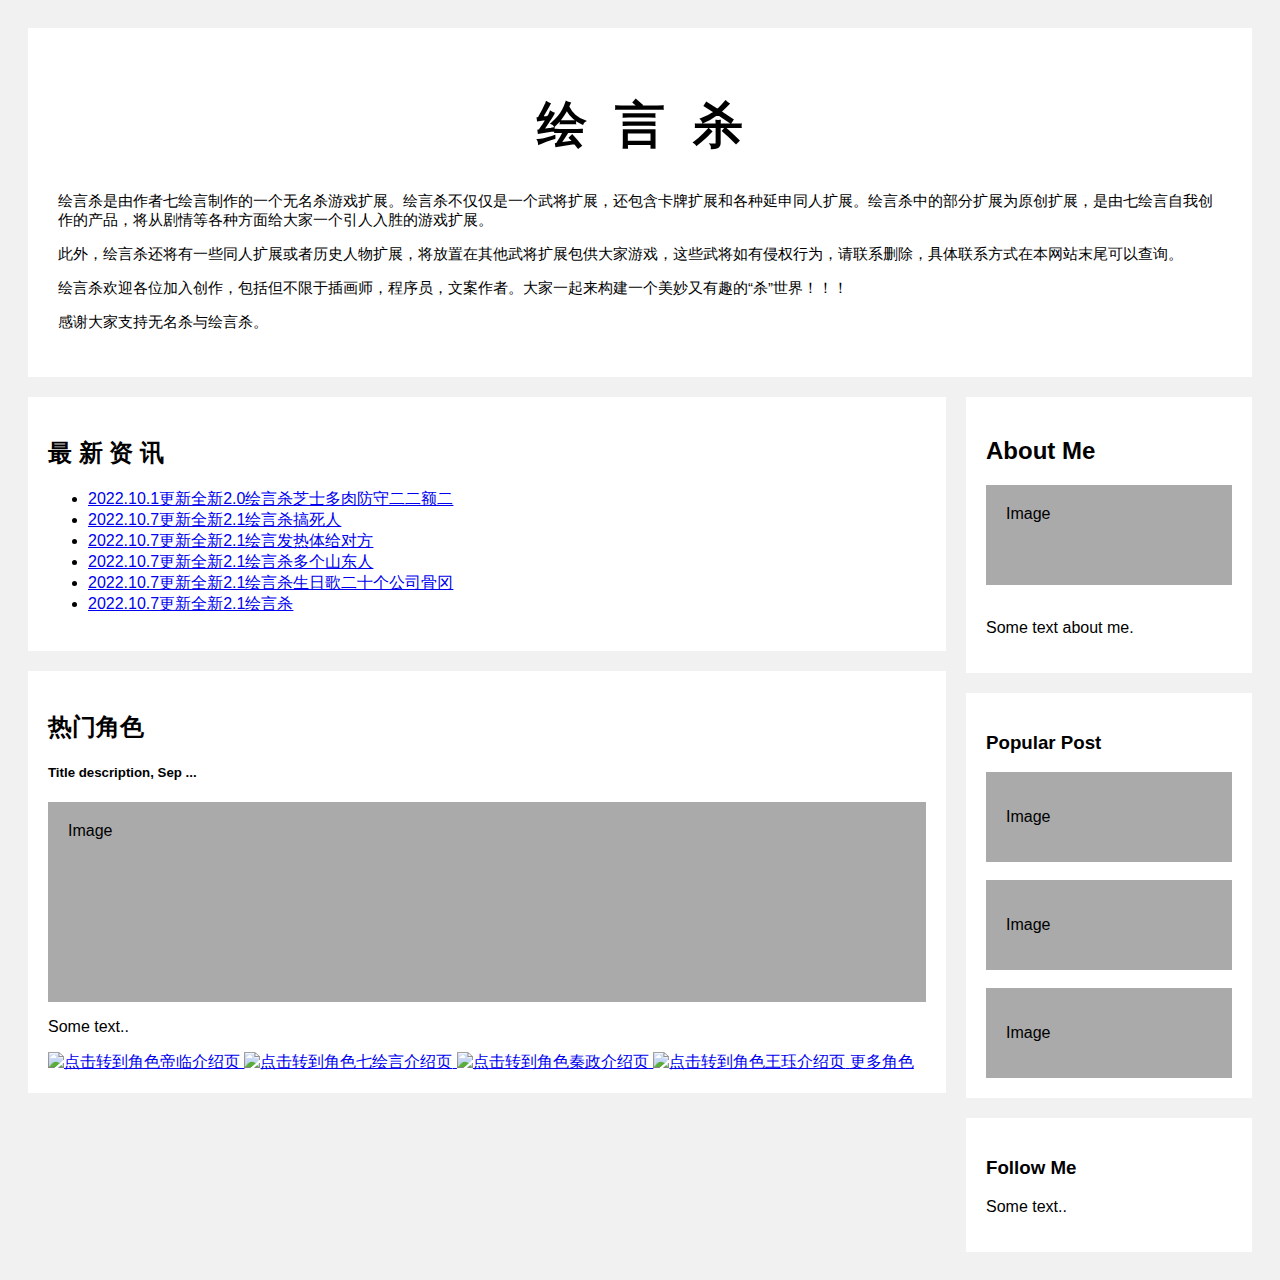
==== index.html @ 728161ff "202305050259" ====
<!DOCTYPE html>
<html lang="en">
<head>
    <meta charset="UTF-8">
    <meta http-equiv="X-UA-Compatible" content="IE=edge">
    <meta name="viewport" content="width=device-width, initial-scale=1.0">
    <title>huiyan</title>
    <link rel="stylesheet" href="../file/home.css">
</head>
<body>
    <!-- 首页介绍 -->
    <div class="header">
        <h1 style="font-size: 50px; text-align: center;">绘&nbsp;&nbsp;言&nbsp;&nbsp;杀</h1>
        <p>绘言杀是由作者七绘言制作的一个无名杀游戏扩展。绘言杀不仅仅是一个武将扩展，还包含卡牌扩展和各种延申同人扩展。绘言杀中的部分扩展为原创扩展，是由七绘言自我创作的产品，将从剧情等各种方面给大家一个引人入胜的游戏扩展。</p>
        <p>此外，绘言杀还将有一些同人扩展或者历史人物扩展，将放置在其他武将扩展包供大家游戏，这些武将如有侵权行为，请联系删除，具体联系方式在本网站末尾可以查询。</p>
        <p>绘言杀欢迎各位加入创作，包括但不限于插画师，程序员，文案作者。大家一起来构建一个美妙又有趣的“杀”世界！！！</p>
        <p>感谢大家支持无名杀与绘言杀。</p>
    </div>

    <div class="row">
        <div class="leftcolumn">
            <div class="card">
                <h2>最&nbsp;新&nbsp;资&nbsp;讯</h2>
                <ul>
                    <li>
                        <a href="#" target="_blank" title="2022.10.1更新全新2.0绘言杀">2022.10.1更新全新2.0绘言杀芝士多肉防守二二额二</a>
                    </li>
                    <li>
                        <a href="#" target="_blank" title="2022.10.7更新全新2.1绘言杀">2022.10.7更新全新2.1绘言杀搞死人</a>
                    </li>
                    <li>
                        <a href="#" target="_blank" title="2022.10.7更新全新2.1绘言杀">2022.10.7更新全新2.1绘言发热体给对方</a>
                    </li>
                    <li>
                        <a href="#" target="_blank" title="2022.10.7更新全新2.1绘言杀">2022.10.7更新全新2.1绘言杀多个山东人</a>
                    </li>
                    <li>
                        <a href="#" target="_blank" title="2022.10.7更新全新2.1绘言杀">2022.10.7更新全新2.1绘言杀生日歌二十个公司骨冈</a>
                    </li>
                    <li>
                        <a href="#" target="_blank" title="2022.10.7更新全新2.1绘言杀">2022.10.7更新全新2.1绘言杀</a>
                    </li>
                </ul>
            </div>
            <div class="card">
                <h2>热门角色</h2>
                <h5>Title description, Sep ...</h5>
                <div class="fakeimg" style="height :200px;">Image</div>
                <p>Some text..</p>
                <a href="../../charactersIDpagehtml/IDpageDiLin.html" target="_blank">
                    <img src="../../charachersIllustration/qhy_dilin.jpg" alt="点击转到角色帝临介绍页" title="点击转到角色帝临介绍页" width="150">
                </a>
                <a href="../../charactersIDpagehtml/IDpageQiHuiYan.html" target="_blank">
                    <img src="../../charachersIllustration/qhy_qihuiyan.jpg" alt="点击转到角色七绘言介绍页" title="点击转到角色七绘言介绍页" width="150">
                </a>
                <a href="../../charactersIDpagehtml/IDpageQinZheng.html" target="_blank">
                    <img src="../../charachersIllustration/qhy_qinzheng.jpg" alt="点击转到角色秦政介绍页" title="点击转到角色秦政介绍页" width="150">
                </a>
                <a href="../../charactersIDpagehtml/IDpageWangJue.html" target="_blank">
                    <img src="../../charachersIllustration/qhy_wangjue.jpg" alt="点击转到角色王珏介绍页" title="点击转到角色王珏介绍页" width="150">
                </a>
                <a href="../../charactersIDpagehtml/otherIDpage.html" title="点击查看更多角色信息" target="_blank">更多角色</a>
            </div>
        </div>
        <div class="rightcolumn">
            <div class="card">
                <h2>About Me</h2>
                <div class="fakeimg" style="height :100px;">Image</div><br/>
                <p>Some text about me.</p>
            </div>
            <div class = "card">
                <h3>Popular Post </h3>
                <div class = "fakeimg"><p>Image </p>
                </div>
                <br/>
                <div class = "fakeimg">
                    <p>Image </p>
                </div>
                <br/>
                <div class = "fakeimg">
                    <p>Image </p>
                </div>
            </div>
            <div class = "card">
                <h3>Follow Me </h3>
                <p>Some text.. </p>
            </div>
        </div>
    </div>
</body>
</html>
---- file/home.css ----
* {
    box-sizing: border-box;
  }
  
  /* Add a gray background color with some padding */
  body {
    font-family: Arial;
    padding: 20px;
    background: #f1f1f1;
  }
  
  /* Header/Blog Title */
  .header {
    padding: 30px;
    font-size: 15px;
    text-align: left;
    background: white;
  }
  
  /* Create two unequal columns that floats next to each other */
  /* Left column */
  .leftcolumn {   
    float: left;
    width: 75%;
  }
  
  /* Right column */
  .rightcolumn {
    float: left;
    width: 25%;
    background-color: #f1f1f1;
    padding-left: 20px;
  }
  
  /* Fake image */
  .fakeimg {
    background-color: #aaa;
    width: 100%;
    padding: 20px;
  }
  
  /* Add a card effect for articles */
  .card {
     background-color: white;
     padding: 20px;
     margin-top: 20px;
  }
  
  /* Clear floats after the columns */
  .row:after {
     content:"";
     display :table; 
     clear:both; 
  }
  
  /* Footer */
  .footer {
     padding :20px; 
     text-align :center; 
     background :#ddd; 
     margin-top :20px; 
  }
  
  /* Responsive layout - when the screen is less than ...*/
  @media screen and (max-width :800px) { 
   .leftcolumn, .rightcolumn {   
      width :100%; 
      padding :0; 
   }
  }
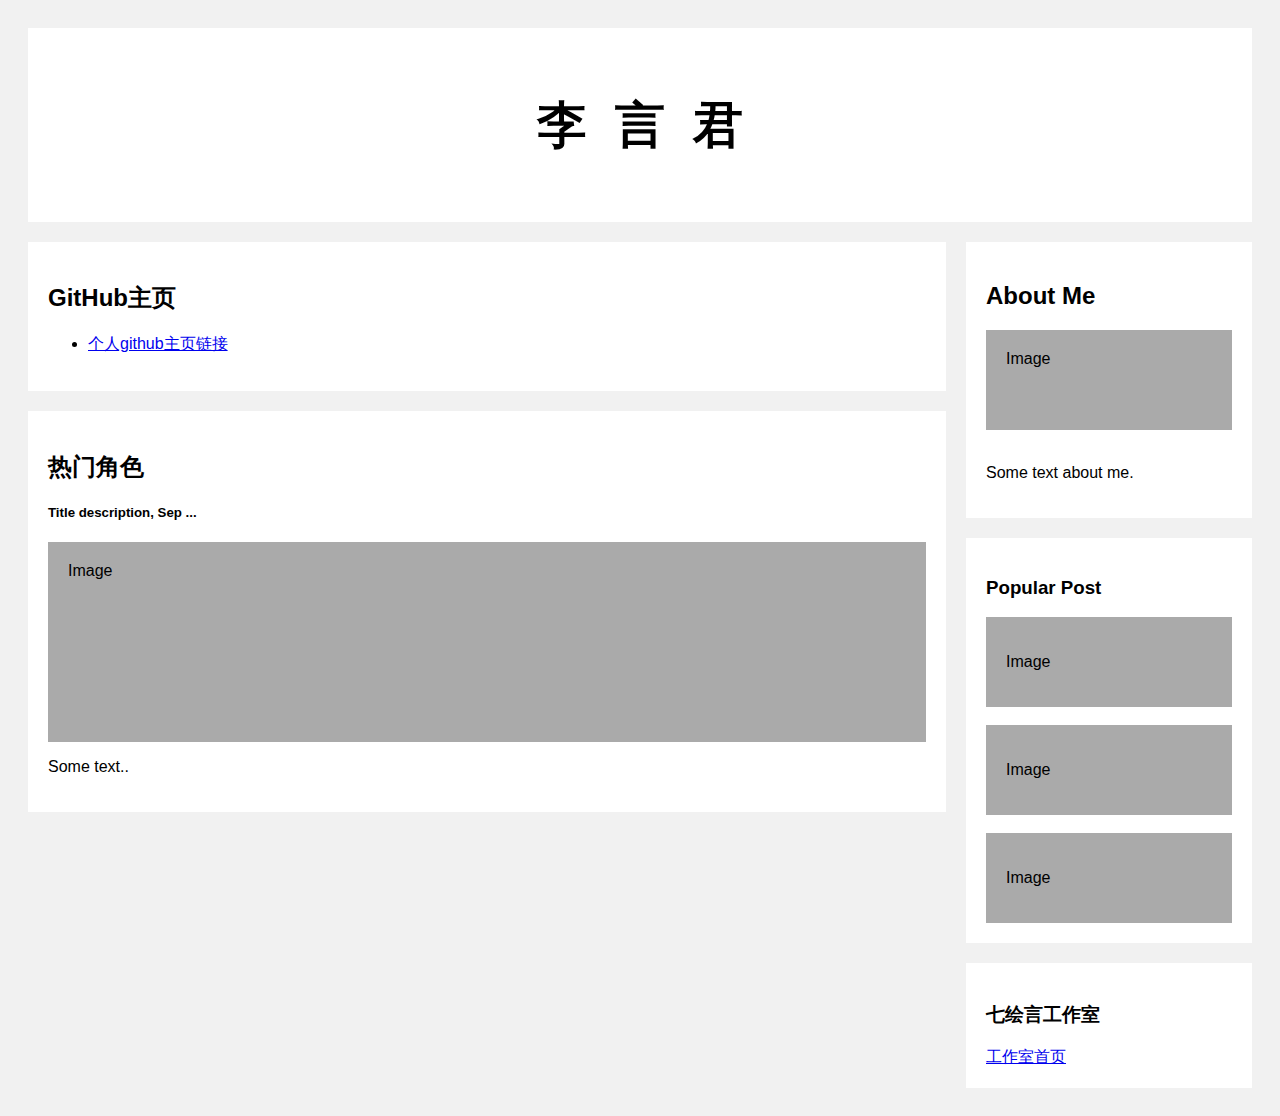
==== commit e2a25d68: "202305051309" ====
--- a/index.html
+++ b/index.html
@@ -1,44 +1,89 @@
 <!DOCTYPE html>
 <html lang="en">
+
 <head>
     <meta charset="UTF-8">
     <meta http-equiv="X-UA-Compatible" content="IE=edge">
     <meta name="viewport" content="width=device-width, initial-scale=1.0">
-    <title>huiyan</title>
-    <link rel="stylesheet" href="../file/home.css">
+    <title>李言君的个人页面</title>
+    <style>
+        * {
+            box-sizing: border-box;
+        }
+        body {
+            font-family: Arial;
+            padding: 20px;
+            background: #f1f1f1;
+        }
+
+        .header {
+            padding: 30px;
+            font-size: 15px;
+            text-align: left;
+            background: white;
+        }
+
+        .leftcolumn {
+            float: left;
+            width: 75%;
+        }
+
+        .rightcolumn {
+            float: left;
+            width: 25%;
+            background-color: #f1f1f1;
+            padding-left: 20px;
+        }
+
+        .fakeimg {
+            background-color: #aaa;
+            width: 100%;
+            padding: 20px;
+        }
+
+        .card {
+            background-color: white;
+            padding: 20px;
+            margin-top: 20px;
+        }
+
+        .row:after {
+            content: "";
+            display: table;
+            clear: both;
+        }
+
+        .footer {
+            padding: 20px;
+            text-align: center;
+            background: #ddd;
+            margin-top: 20px;
+        }
+
+        @media screen and (max-width :800px) {
+
+            .leftcolumn,
+            .rightcolumn {
+                width: 100%;
+                padding: 0;
+            }
+        }
+    </style>
 </head>
+
 <body>
-    <!-- 首页介绍 -->
+
     <div class="header">
-        <h1 style="font-size: 50px; text-align: center;">绘&nbsp;&nbsp;言&nbsp;&nbsp;杀</h1>
-        <p>绘言杀是由作者七绘言制作的一个无名杀游戏扩展。绘言杀不仅仅是一个武将扩展，还包含卡牌扩展和各种延申同人扩展。绘言杀中的部分扩展为原创扩展，是由七绘言自我创作的产品，将从剧情等各种方面给大家一个引人入胜的游戏扩展。</p>
-        <p>此外，绘言杀还将有一些同人扩展或者历史人物扩展，将放置在其他武将扩展包供大家游戏，这些武将如有侵权行为，请联系删除，具体联系方式在本网站末尾可以查询。</p>
-        <p>绘言杀欢迎各位加入创作，包括但不限于插画师，程序员，文案作者。大家一起来构建一个美妙又有趣的“杀”世界！！！</p>
-        <p>感谢大家支持无名杀与绘言杀。</p>
+        <h1 style="font-size: 50px; text-align: center;">李&nbsp;&nbsp;言&nbsp;&nbsp;君</h1>
     </div>
 
     <div class="row">
         <div class="leftcolumn">
             <div class="card">
-                <h2>最&nbsp;新&nbsp;资&nbsp;讯</h2>
+                <h2>GitHub主页</h2>
                 <ul>
                     <li>
-                        <a href="#" target="_blank" title="2022.10.1更新全新2.0绘言杀">2022.10.1更新全新2.0绘言杀芝士多肉防守二二额二</a>
-                    </li>
-                    <li>
-                        <a href="#" target="_blank" title="2022.10.7更新全新2.1绘言杀">2022.10.7更新全新2.1绘言杀搞死人</a>
-                    </li>
-                    <li>
-                        <a href="#" target="_blank" title="2022.10.7更新全新2.1绘言杀">2022.10.7更新全新2.1绘言发热体给对方</a>
-                    </li>
-                    <li>
-                        <a href="#" target="_blank" title="2022.10.7更新全新2.1绘言杀">2022.10.7更新全新2.1绘言杀多个山东人</a>
-                    </li>
-                    <li>
-                        <a href="#" target="_blank" title="2022.10.7更新全新2.1绘言杀">2022.10.7更新全新2.1绘言杀生日歌二十个公司骨冈</a>
-                    </li>
-                    <li>
-                        <a href="#" target="_blank" title="2022.10.7更新全新2.1绘言杀">2022.10.7更新全新2.1绘言杀</a>
+                        <a href="#" target="_blank" title="2022.10.1更新全新2.0绘言杀">个人github主页链接</a>
                     </li>
                 </ul>
             </div>
@@ -47,45 +92,34 @@
                 <h5>Title description, Sep ...</h5>
                 <div class="fakeimg" style="height :200px;">Image</div>
                 <p>Some text..</p>
-                <a href="../../charactersIDpagehtml/IDpageDiLin.html" target="_blank">
-                    <img src="../../charachersIllustration/qhy_dilin.jpg" alt="点击转到角色帝临介绍页" title="点击转到角色帝临介绍页" width="150">
-                </a>
-                <a href="../../charactersIDpagehtml/IDpageQiHuiYan.html" target="_blank">
-                    <img src="../../charachersIllustration/qhy_qihuiyan.jpg" alt="点击转到角色七绘言介绍页" title="点击转到角色七绘言介绍页" width="150">
-                </a>
-                <a href="../../charactersIDpagehtml/IDpageQinZheng.html" target="_blank">
-                    <img src="../../charachersIllustration/qhy_qinzheng.jpg" alt="点击转到角色秦政介绍页" title="点击转到角色秦政介绍页" width="150">
-                </a>
-                <a href="../../charactersIDpagehtml/IDpageWangJue.html" target="_blank">
-                    <img src="../../charachersIllustration/qhy_wangjue.jpg" alt="点击转到角色王珏介绍页" title="点击转到角色王珏介绍页" width="150">
-                </a>
-                <a href="../../charactersIDpagehtml/otherIDpage.html" title="点击查看更多角色信息" target="_blank">更多角色</a>
             </div>
         </div>
         <div class="rightcolumn">
             <div class="card">
                 <h2>About Me</h2>
-                <div class="fakeimg" style="height :100px;">Image</div><br/>
+                <div class="fakeimg" style="height :100px;">Image</div><br />
                 <p>Some text about me.</p>
             </div>
-            <div class = "card">
+            <div class="card">
                 <h3>Popular Post </h3>
-                <div class = "fakeimg"><p>Image </p>
-                </div>
-                <br/>
-                <div class = "fakeimg">
+                <div class="fakeimg">
                     <p>Image </p>
                 </div>
-                <br/>
-                <div class = "fakeimg">
+                <br />
+                <div class="fakeimg">
+                    <p>Image </p>
+                </div>
+                <br />
+                <div class="fakeimg">
                     <p>Image </p>
                 </div>
             </div>
-            <div class = "card">
-                <h3>Follow Me </h3>
-                <p>Some text.. </p>
+            <div class="card">
+                <h3>七绘言工作室 </h3>
+                <a href="page/index.html">工作室首页</a>
             </div>
         </div>
     </div>
 </body>
+
 </html>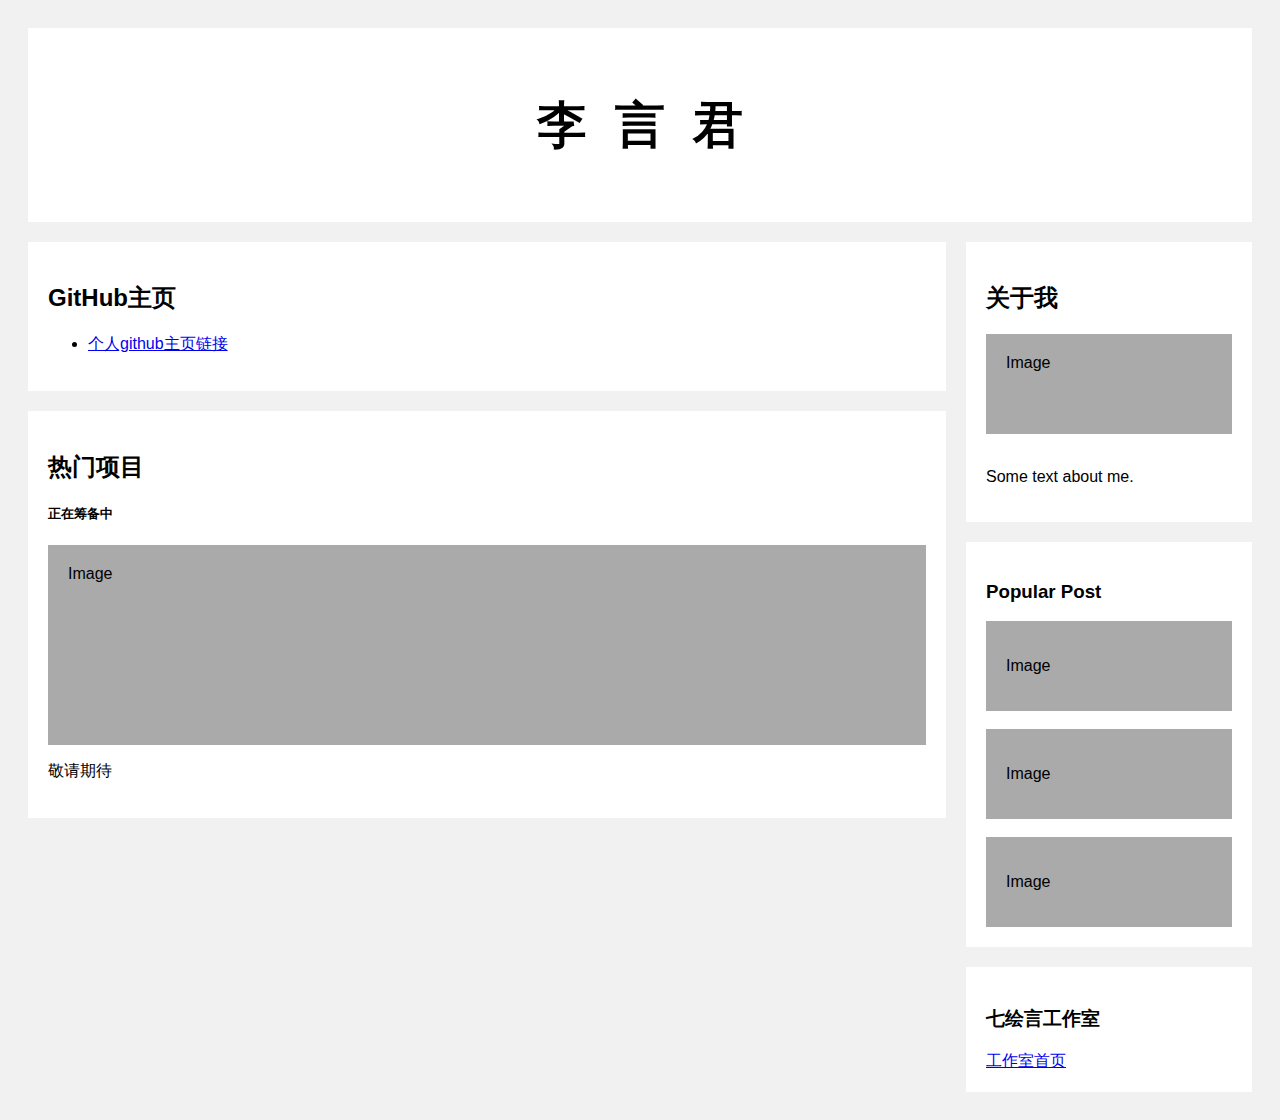
==== commit fb5a5ca9: "202305052346" ====
--- a/index.html
+++ b/index.html
@@ -88,15 +88,15 @@
                 </ul>
             </div>
             <div class="card">
-                <h2>热门角色</h2>
-                <h5>Title description, Sep ...</h5>
+                <h2>热门项目</h2>
+                <h5>正在筹备中</h5>
                 <div class="fakeimg" style="height :200px;">Image</div>
-                <p>Some text..</p>
+                <p>敬请期待</p>
             </div>
         </div>
         <div class="rightcolumn">
             <div class="card">
-                <h2>About Me</h2>
+                <h2>关于我</h2>
                 <div class="fakeimg" style="height :100px;">Image</div><br />
                 <p>Some text about me.</p>
             </div>
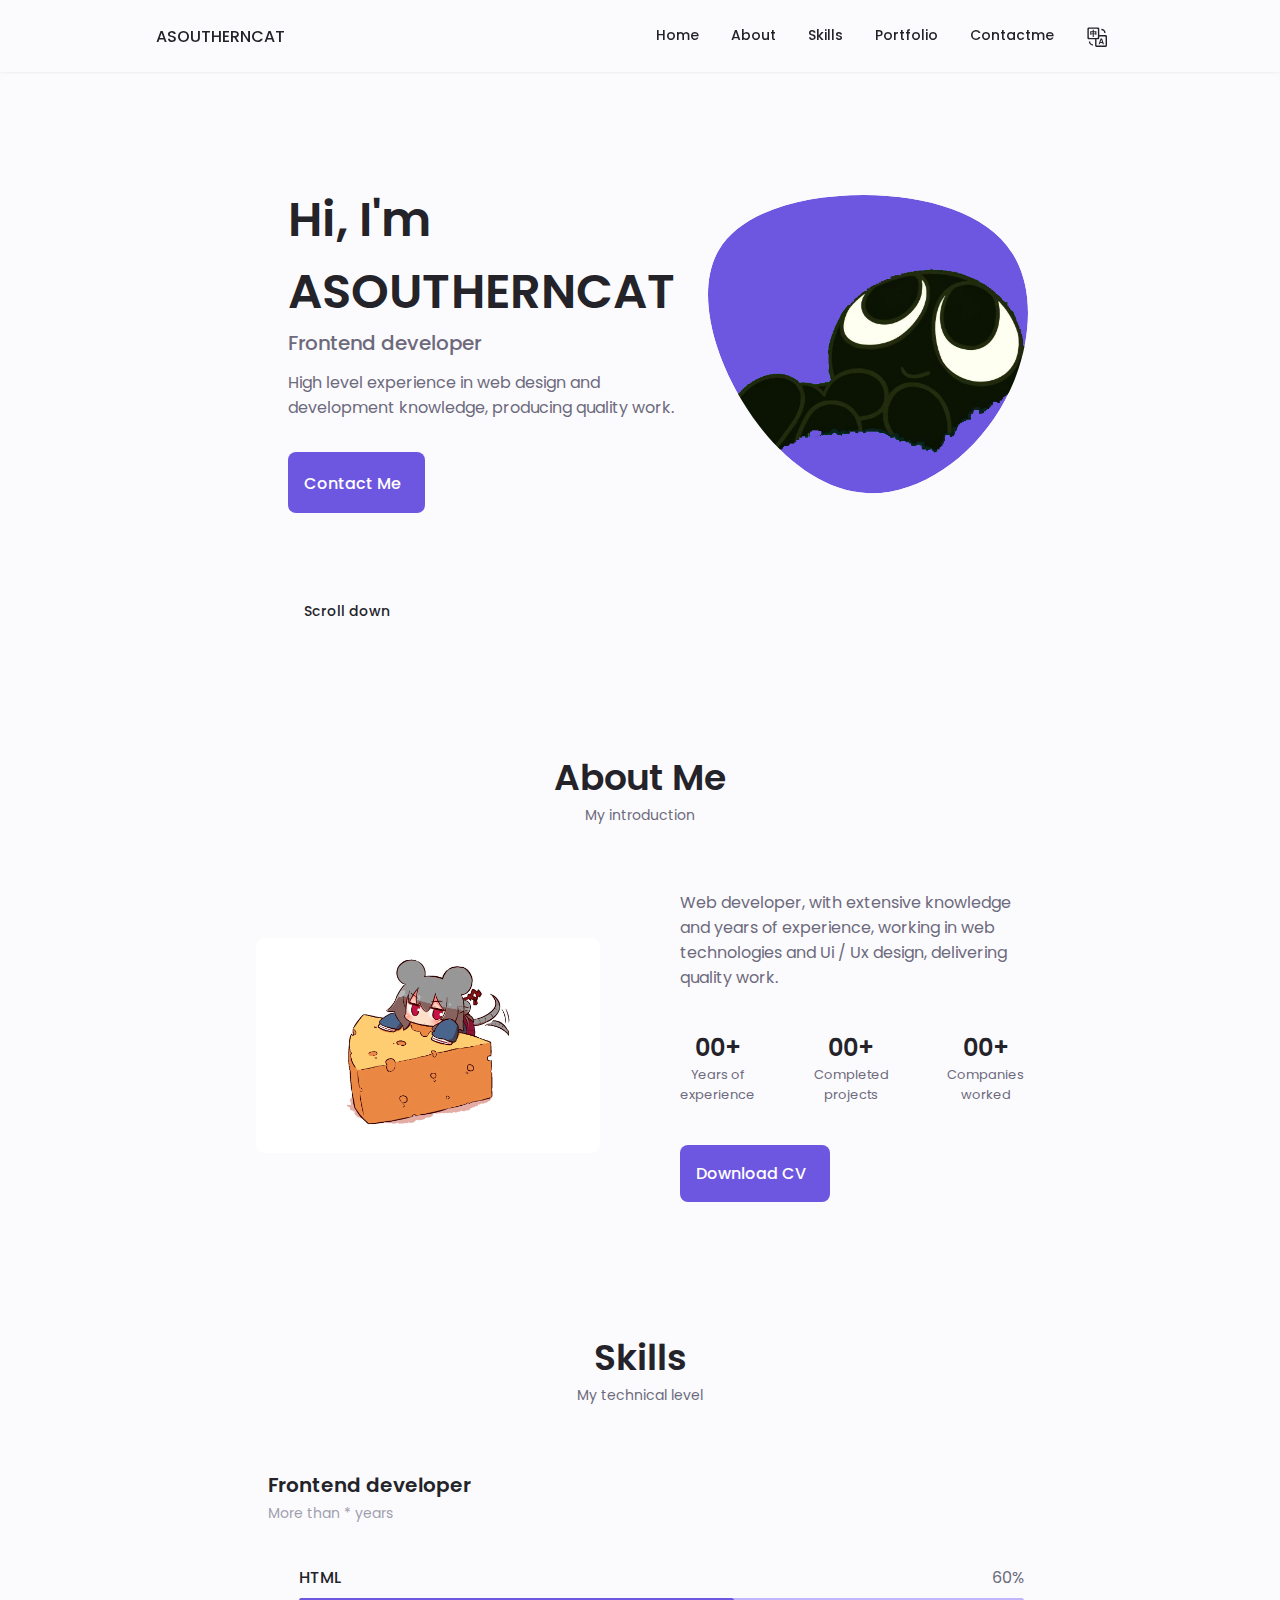
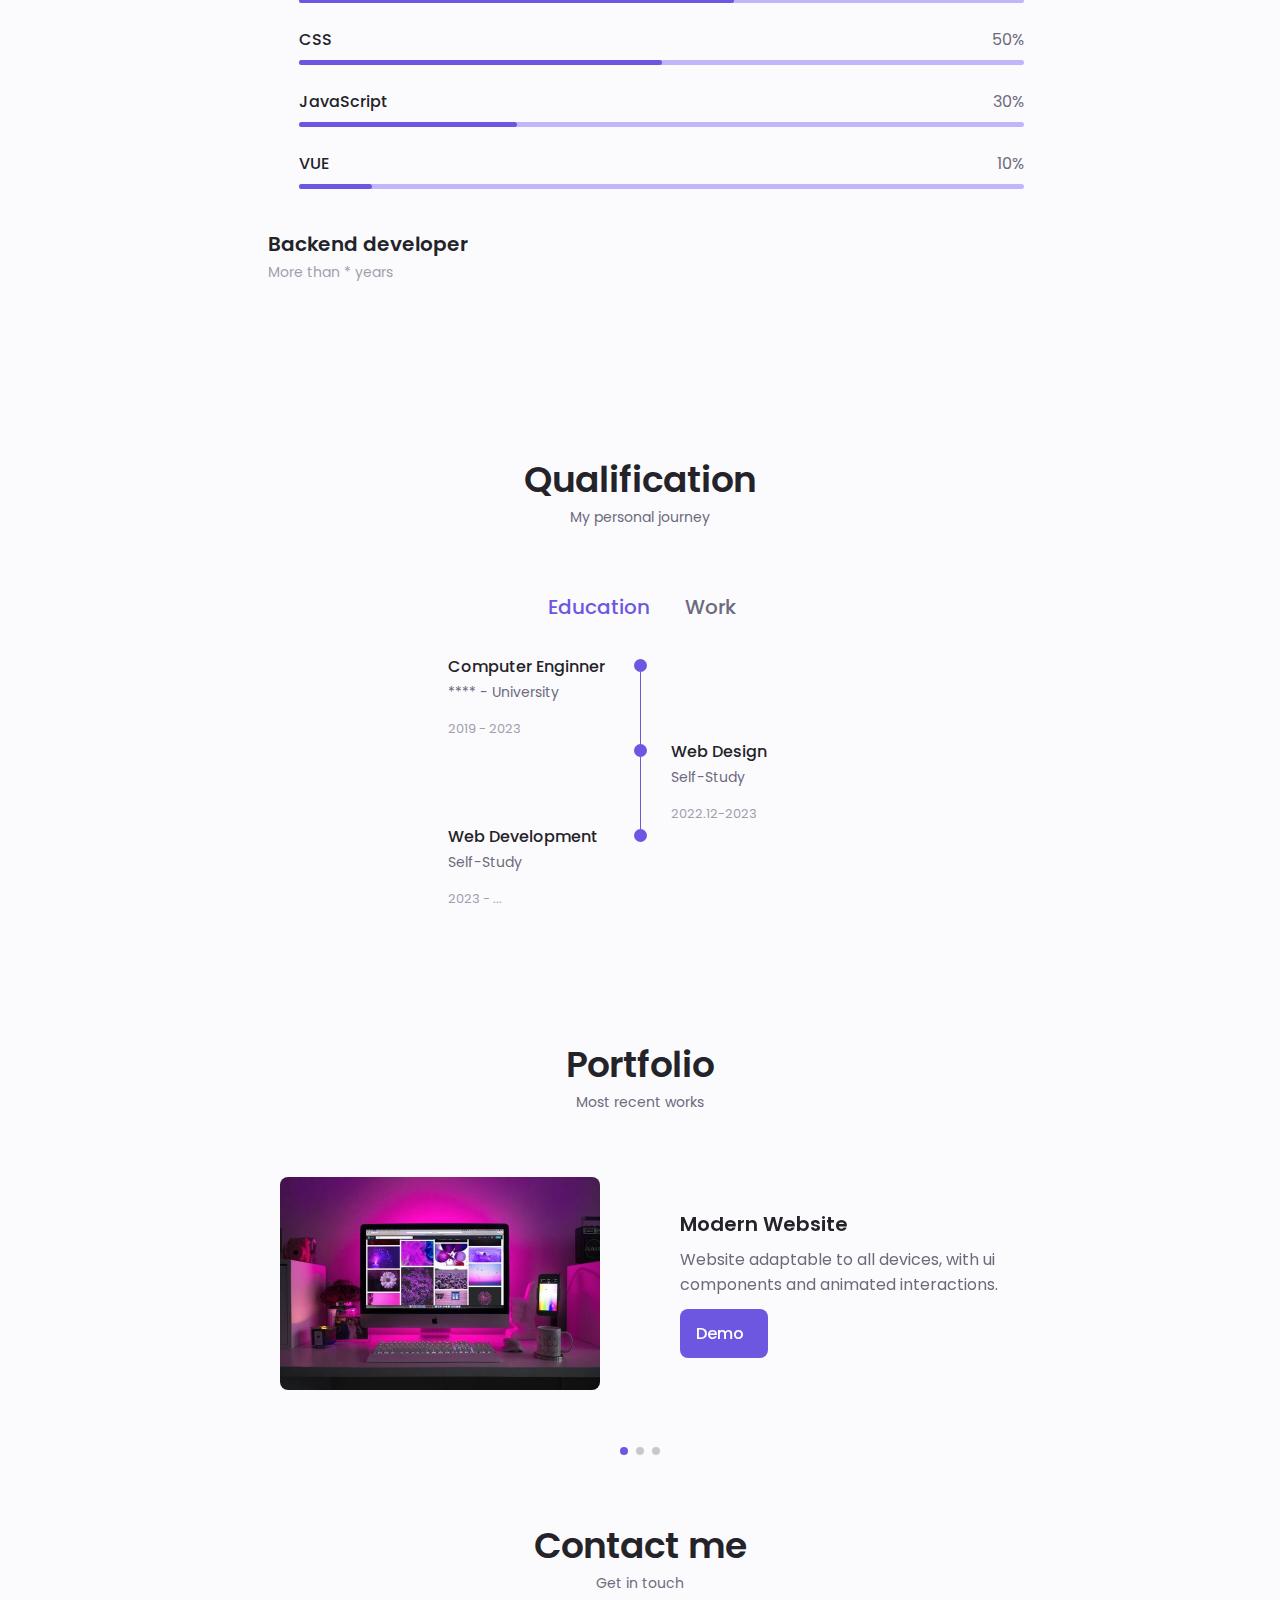
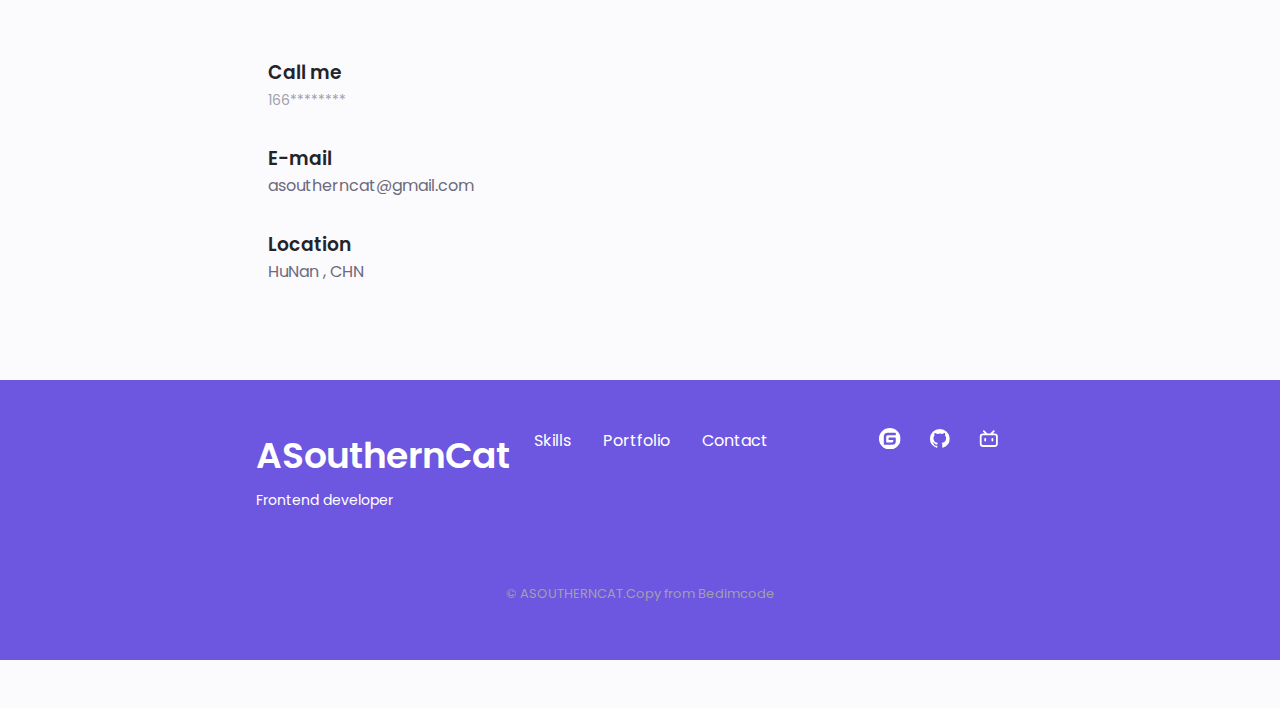
==== commit 529df1f6: "20230506" ====
--- a/index.html
+++ b/index.html
@@ -1,125 +1,731 @@
-<!DOCTYPE html>
-<html lang="en">
-
-<head>
-    <meta charset="UTF-8">
-    <meta http-equiv="X-UA-Compatible" content="IE=edge">
-    <meta name="viewport" content="width=device-width, initial-scale=1.0">
-    <title>李言君的个人页面</title>
-    <style>
-        * {
-            box-sizing: border-box;
-        }
-        body {
-            font-family: Arial;
-            padding: 20px;
-            background: #f1f1f1;
-        }
-
-        .header {
-            padding: 30px;
-            font-size: 15px;
-            text-align: left;
-            background: white;
-        }
-
-        .leftcolumn {
-            float: left;
-            width: 75%;
-        }
-
-        .rightcolumn {
-            float: left;
-            width: 25%;
-            background-color: #f1f1f1;
-            padding-left: 20px;
-        }
-
-        .fakeimg {
-            background-color: #aaa;
-            width: 100%;
-            padding: 20px;
-        }
-
-        .card {
-            background-color: white;
-            padding: 20px;
-            margin-top: 20px;
-        }
-
-        .row:after {
-            content: "";
-            display: table;
-            clear: both;
-        }
-
-        .footer {
-            padding: 20px;
-            text-align: center;
-            background: #ddd;
-            margin-top: 20px;
-        }
-
-        @media screen and (max-width :800px) {
-
-            .leftcolumn,
-            .rightcolumn {
-                width: 100%;
-                padding: 0;
-            }
-        }
-    </style>
-</head>
-
-<body>
-
-    <div class="header">
-        <h1 style="font-size: 50px; text-align: center;">李&nbsp;&nbsp;言&nbsp;&nbsp;君</h1>
-    </div>
-
-    <div class="row">
-        <div class="leftcolumn">
-            <div class="card">
-                <h2>GitHub主页</h2>
-                <ul>
-                    <li>
-                        <a href="#" target="_blank" title="2022.10.1更新全新2.0绘言杀">个人github主页链接</a>
-                    </li>
-                </ul>
-            </div>
-            <div class="card">
-                <h2>热门项目</h2>
-                <h5>正在筹备中</h5>
-                <div class="fakeimg" style="height :200px;">Image</div>
-                <p>敬请期待</p>
-            </div>
-        </div>
-        <div class="rightcolumn">
-            <div class="card">
-                <h2>关于我</h2>
-                <div class="fakeimg" style="height :100px;">Image</div><br />
-                <p>Some text about me.</p>
-            </div>
-            <div class="card">
-                <h3>Popular Post </h3>
-                <div class="fakeimg">
-                    <p>Image </p>
-                </div>
-                <br />
-                <div class="fakeimg">
-                    <p>Image </p>
-                </div>
-                <br />
-                <div class="fakeimg">
-                    <p>Image </p>
-                </div>
-            </div>
-            <div class="card">
-                <h3>七绘言工作室 </h3>
-                <a href="page/index.html">工作室首页</a>
-            </div>
-        </div>
-    </div>
-</body>
-
-</html>+<!DOCTYPE html>
+<html lang="en">
+  <head>
+    <meta charset="UTF-8" />
+    <meta name="viewport" content="width=device-width, initial-scale=1.0" />
+    <link rel="shortcut icon" type="image/x-icon" href="favicon.ico" />
+    <!--==================== UNICONS 图标====================-->
+    <link
+      rel="stylesheet"
+      href="https://unicons.iconscout.com/release/v3.0.6/css/line.css"
+    />
+    <!--==================== SWIPER CSS ====================-->
+    <link rel="stylesheet" href="assets/css/swiper-bundle.min.css" />
+
+    <!--==================== CSS ====================-->
+    <link rel="stylesheet" href="assets/css/styles.css" />
+    <!-- iconfont font class 方式引用图标 -->
+    <!-- <link
+      rel="stylesheet"
+      href="https://at.alicdn.com/t/c/font_3900458_82z46p85im.css"
+    /> -->
+
+    <title>Responsive Portfolio Website</title>
+  </head>
+  <body>
+    <!--==================== HEADER ====================-->
+    <header class="header scroll-header" id="header">
+      <nav class="nav container">
+        <a href="#" class="nav__logo">ASOUTHERNCAT</a>
+
+        <div class="nav__menu" id="nav-menu">
+          <ul class="nav__list grid">
+            <li class="nav__item">
+              <a href="#home" class="nav__link">
+                <i class="uil uil-estate nav__icon"></i>
+                <p i18n="home">Home</p>
+              </a>
+            </li>
+            <li class="nav__item">
+              <a href="#about" class="nav__link">
+                <i class="uil uil-user nav__icon"></i>
+                <p i18n="about">About</p>
+              </a>
+            </li>
+            <li class="nav__item">
+              <a href="#skills" class="nav__link">
+                <i class="uil uil-file-alt nav__icon"></i>
+                <p i18n="skills">Skills</p>
+              </a>
+            </li>
+            <li class="nav__item">
+              <a href="#portfolio" class="nav__link">
+                <i class="uil uil-scenery nav__icon"></i>
+                <p i18n="portfolio">Portfolio</p>
+              </a>
+            </li>
+            <li class="nav__item">
+              <a href="#contact" class="nav__link">
+                <i class="uil uil-message nav__icon"></i>
+                <p i18n="contact">Contactme</p>
+              </a>
+            </li>
+            <li class="nav__item">
+              <div class="nav__link" id="translate" value="en">
+                <svg class="icon nav__icon-svg" aria-hidden="true">
+                  <use xlink:href="#icon-fanyi"></use>
+                </svg>
+                <a class="=nav__link" id="nav__translate">Translate</a>
+              </div>
+            </li>
+          </ul>
+          <i class="uil uil-times nav__close" id="nav-close"></i>
+        </div>
+
+        <div class="nav__btns">
+          <i class="uil uil-moon change-theme" id="theme-button"></i>
+          <div class="nav__toggle" id="nav-toggle">
+            <i class="uil uil-apps"></i>
+          </div>
+        </div>
+      </nav>
+    </header>
+
+    <!--==================== MAIN ====================-->
+    <main class="main">
+      <!--==================== HOME ====================-->
+      <section class="home section" id="home">
+        <div class="home__container container grid">
+          <div class="home__content grid">
+            <div class="home__social">
+              <a
+                href="https://gitee.com/asoutherncat/"
+                target="_blank"
+                class="home__social-icon"
+              >
+                <!-- <i class="uil uil-linkedin-alt"></i> -->
+                <svg
+                  t="1674798484640"
+                  viewBox="0 0 1024 1024"
+                  version="1.1"
+                  xmlns="http://www.w3.org/2000/svg"
+                  p-id="2757"
+                >
+                  <path
+                    d="M512 1024C229.222 1024 0 794.778 0 512S229.222 0 512 0s512 229.222 512 512-229.222 512-512 512z m259.149-568.883h-290.74a25.293 25.293 0 0 0-25.292 25.293l-0.026 63.206c0 13.952 11.315 25.293 25.267 25.293h177.024c13.978 0 25.293 11.315 25.293 25.267v12.646a75.853 75.853 0 0 1-75.853 75.853h-240.23a25.293 25.293 0 0 1-25.267-25.293V417.203a75.853 75.853 0 0 1 75.827-75.853h353.946a25.293 25.293 0 0 0 25.267-25.292l0.077-63.207a25.293 25.293 0 0 0-25.268-25.293H417.152a189.62 189.62 0 0 0-189.62 189.645V771.15c0 13.977 11.316 25.293 25.294 25.293h372.94a170.65 170.65 0 0 0 170.65-170.65V480.384a25.293 25.293 0 0 0-25.293-25.267z"
+                    fill="hsl(250deg 69% 61%)"
+                    p-id="2758"
+                  ></path>
+                </svg>
+              </a>
+              <a
+                href="http://github.com"
+                target="_blank"
+                class="home__social-icon"
+              >
+                <i class="uil uil-github-alt"></i>
+              </a>
+              <a
+                href="https://t.bilibili.com/"
+                target="_blank"
+                class="home__social-icon"
+              >
+                <!-- <i class="uil uil-dribbble"></i> -->
+                <svg
+                  t="1674801734735"
+                  viewBox="0 0 1024 1024"
+                  version="1.1"
+                  xmlns="http://www.w3.org/2000/svg"
+                  p-id="4124"
+                >
+                  <path
+                    d="M777.514667 131.669333a53.333333 53.333333 0 0 1 0 75.434667L728.746667 255.829333h49.92A160 160 0 0 1 938.666667 415.872v320a160 160 0 0 1-160 160H245.333333A160 160 0 0 1 85.333333 735.872v-320a160 160 0 0 1 160-160h49.749334L246.4 207.146667a53.333333 53.333333 0 1 1 75.392-75.434667l113.152 113.152c3.370667 3.370667 6.186667 7.04 8.448 10.965333h137.088c2.261333-3.925333 5.12-7.68 8.490667-11.008l113.109333-113.152a53.333333 53.333333 0 0 1 75.434667 0z m1.152 231.253334H245.333333a53.333333 53.333333 0 0 0-53.205333 49.365333l-0.128 4.010667v320c0 28.117333 21.76 51.157333 49.365333 53.162666l3.968 0.170667h533.333334a53.333333 53.333333 0 0 0 53.205333-49.365333l0.128-3.968v-320c0-29.44-23.893333-53.333333-53.333333-53.333334z m-426.666667 106.666666c29.44 0 53.333333 23.893333 53.333333 53.333334v53.333333a53.333333 53.333333 0 1 1-106.666666 0v-53.333333c0-29.44 23.893333-53.333333 53.333333-53.333334z m320 0c29.44 0 53.333333 23.893333 53.333333 53.333334v53.333333a53.333333 53.333333 0 1 1-106.666666 0v-53.333333c0-29.44 23.893333-53.333333 53.333333-53.333334z"
+                    fill="hsl(250deg 69% 61%)"
+                    p-id="4125"
+                  ></path>
+                </svg>
+              </a>
+            </div>
+
+            <div class="home__img">
+              <svg
+                class="home__blob"
+                viewBox="0 0 200 187"
+                xmlns="http://www.w3.org/2000/svg"
+                xmlns:xlink="http://www.w3.org/1999/xlink"
+              >
+                <mask id="mask0" mask-type="alpha">
+                  <path
+                    d="M190.312 36.4879C206.582 62.1187 201.309 102.826 182.328 134.186C163.346 165.547 
+                                130.807 187.559 100.226 186.353C69.6454 185.297 41.0228 161.023 21.7403 129.362C2.45775 
+                                97.8511 -7.48481 59.1033 6.67581 34.5279C20.9871 10.1032 59.7028 -0.149132 97.9666 
+                                0.00163737C136.23 0.303176 174.193 10.857 190.312 36.4879Z"
+                  />
+                </mask>
+                <g mask="url(#mask0)">
+                  <path
+                    d="M190.312 36.4879C206.582 62.1187 201.309 102.826 182.328 134.186C163.346 
+                                165.547 130.807 187.559 100.226 186.353C69.6454 185.297 41.0228 161.023 21.7403 
+                                129.362C2.45775 97.8511 -7.48481 59.1033 6.67581 34.5279C20.9871 10.1032 59.7028 
+                                -0.149132 97.9666 0.00163737C136.23 0.303176 174.193 10.857 190.312 36.4879Z"
+                  />
+                  <image
+                    class="home__blob-img"
+                    x="0"
+                    y="-30"
+                    xlink:href="assets/img/cat.png"
+                  />
+                </g>
+              </svg>
+            </div>
+
+            <div class="home__data">
+              <h1 class="home__title" i18n="home__title">
+                Hi, I'm ASOUTHERNCAT
+              </h1>
+              <h3 class="home__subtitle" i18n="home__subtitle">
+                Frontend developer
+              </h3>
+              <p class="home__description" i18n="home__description">
+                High level experience in web design and development knowledge,
+                producing quality work.
+              </p>
+              <a href="#contact" class="button button-flex">
+                <span i18n="home__contact">Contact Me</span>
+                <i class="uil uil-message button__icon"></i>
+              </a>
+            </div>
+          </div>
+          <div class="home__scroll">
+            <a href="#about" class="home__scroll-button button--flex">
+              <i class="uil uil-mouse-alt-2 home__scroll-mouse"></i>
+              <span class="home__scroll-name" i18n="home__scroll-name"
+                >Scroll down</span
+              >
+              <i class="uil uil-arrow-down home__scroll-arrow"></i>
+            </a>
+          </div>
+        </div>
+      </section>
+
+      <!--==================== ABOUT ====================-->
+      <section class="about section" id="about">
+        <h2 class="section__title" i18n="about__title">About Me</h2>
+        <span class="section__subtitle" i18n="about__subtitle"
+          >My introduction</span
+        >
+        <div class="about__container container grid">
+          <img src="assets/img/about.png" alt="" class="about__img" />
+
+          <div class="about__data">
+            <p class="about__description" i18n="about__description">
+              Web developer, with extensive knowledge and years of experience,
+              working in web technologies and Ui / Ux design, delivering quality
+              work.
+            </p>
+
+            <div class="about__info">
+              <div>
+                <span class="about__info-title">00+</span>
+                <span class="about__info-name" i18n="about__info-name1"
+                  >Years of <br />
+                  experience</span
+                >
+              </div>
+
+              <div>
+                <span class="about__info-title">00+</span>
+                <span class="about__info-name" i18n="about__info-name2"
+                  >Completed <br />
+                  projects</span
+                >
+              </div>
+
+              <div>
+                <span class="about__info-title">00+</span>
+                <span class="about__info-name" i18n="about__info-name3"
+                  >Companies <br />
+                  worked</span
+                >
+              </div>
+            </div>
+
+            <div class="about__buttons">
+              <a
+                download=""
+                href="assets/pdf/简历.pdf"
+                class="button button--flex"
+              >
+                <span i18n="download">Download CV</span
+                ><i class="uil uil-download-alt button__icon"></i>
+              </a>
+            </div>
+          </div>
+        </div>
+      </section>
+
+      <!--==================== SKILLS ====================-->
+      <section class="skills section" id="skills">
+        <h2 class="section__title" i18n="skills__title">Skills</h2>
+        <span class="section__subtitle" i18n="skills__subtitle"
+          >My technical level</span
+        >
+
+        <div class="skills__container container grid">
+          <div>
+            <!--==================== SKILLS 1 ====================-->
+            <div class="skills__content skills__open">
+              <div class="skills__header">
+                <i class="uil uil-brackets-curly skills__icon"></i>
+
+                <div>
+                  <h1 class="skills__title" i18n="home__subtitle">
+                    Frontend developer
+                  </h1>
+                  <span class="skills__subtitle" i18n="skills__years"
+                    >More than * years</span
+                  >
+                </div>
+
+                <i class="uil uil-angle-down skills__arrow"></i>
+              </div>
+
+              <div class="skills__list grid">
+                <div class="skills__data">
+                  <div class="skills__titles">
+                    <h3 class="skills__name">HTML</h3>
+                    <span class="skills__number">60%</span>
+                  </div>
+                  <div class="skills__bar">
+                    <div class="skills__percentage skills__html"></div>
+                  </div>
+                </div>
+
+                <div class="skills__data">
+                  <div class="skills__titles">
+                    <h3 class="skills__name">CSS</h3>
+                    <span class="skills__number">50%</span>
+                  </div>
+                  <div class="skills__bar">
+                    <div class="skills__percentage skills__css"></div>
+                  </div>
+                </div>
+
+                <div class="skills__data">
+                  <div class="skills__titles">
+                    <h3 class="skills__name">JavaScript</h3>
+                    <span class="skills__number">30%</span>
+                  </div>
+                  <div class="skills__bar">
+                    <div class="skills__percentage skills__js"></div>
+                  </div>
+                </div>
+
+                <div class="skills__data">
+                  <div class="skills__titles">
+                    <h3 class="skills__name">VUE</h3>
+                    <span class="skills__number">10%</span>
+                  </div>
+                  <div class="skills__bar">
+                    <div class="skills__percentage skills__vue"></div>
+                  </div>
+                </div>
+              </div>
+            </div>
+            <!--==================== SKILLS 2 ====================-->
+            <div class="skills__content skills__close">
+              <div class="skills__header">
+                <i class="uil uil-server-network skills__icon"></i>
+
+                <div>
+                  <h1 class="skills__title" i18n="skills__title2">
+                    Backend developer
+                  </h1>
+                  <span class="skills__subtitle" i18n="skills__years2"
+                    >More than * years</span
+                  >
+                </div>
+
+                <i class="uil uil-angle-down skills__arrow"></i>
+              </div>
+
+              <div class="skills__list grid">
+                <div class="skills__data">
+                  <div class="skills__titles">
+                    <h3 class="skills__name">Java</h3>
+                    <span class="skills__number">70%</span>
+                  </div>
+                  <div class="skills__bar">
+                    <div class="skills__percentage skills__java"></div>
+                  </div>
+                </div>
+
+                <div class="skills__data">
+                  <div class="skills__titles">
+                    <h3 class="skills__name">Python</h3>
+                    <span class="skills__number">50%</span>
+                  </div>
+                  <div class="skills__bar">
+                    <div class="skills__percentage skills__python"></div>
+                  </div>
+                </div>
+              </div>
+            </div>
+          </div>
+        </div>
+      </section>
+
+      <!--==================== QUALIFICATION ====================-->
+      <section class="qualification section">
+        <h2 class="section__title" i18n="qualification__title">
+          Qualification
+        </h2>
+        <span class="section__subtitle" i18n="qualification__subtitle"
+          >My personal journey</span
+        >
+        <div class="qualification__container container">
+          <div class="qualification__tabs">
+            <div
+              class="qualification__button button--flex qualification__active"
+              data-target="#education"
+            >
+              <i class="uil uil-graduation-cap qualification__icon"></i>
+              <span i18n="education">Education</span>
+            </div>
+
+            <div class="qualification__button button--flex" data-target="#work">
+              <i class="uil uil-briefcase-alt qualification__icon"></i>
+              <span i18n="work">Work</span>
+            </div>
+          </div>
+          <div class="qualification__sections">
+            <!--==================== QUALIFICATION CONTENT 1 ====================-->
+            <div
+              class="qualification__content qualification__active"
+              data-content
+              id="education"
+            >
+              <!--==================== QUALIFICATION 1 ====================-->
+              <div class="qualification__data">
+                <div>
+                  <h3 class="qualification__title" i18n="qualification1__title">
+                    Computer Enginner
+                  </h3>
+                  <span
+                    class="qualification__subtitle"
+                    i18n="qualification1__subtitle"
+                    >**** - University</span
+                  >
+                  <div class="qualification__calendar">
+                    <i class="uil uil-calendar-alt"></i>
+                    2019 - 2023
+                  </div>
+                </div>
+
+                <div>
+                  <span class="qualification__rounder"></span>
+                  <span class="qualification__line"></span>
+                </div>
+              </div>
+              <!--==================== QUALIFICATION 2 ====================-->
+              <div class="qualification__data">
+                <div></div>
+                <div>
+                  <span class="qualification__rounder"></span>
+                  <span class="qualification__line"></span>
+                </div>
+
+                <div>
+                  <h3 class="qualification__title" i18n="qualification2__title">
+                    Web Design
+                  </h3>
+                  <span
+                    class="qualification__subtitle"
+                    i18n="qualification2__subtitle"
+                    >Self-Study</span
+                  >
+                  <div class="qualification__calendar">
+                    <i class="uil uil-calendar-alt"></i>
+                    2022.12-2023
+                  </div>
+                </div>
+              </div>
+              <!--==================== QUALIFICATION 3 ====================-->
+              <div class="qualification__data">
+                <div>
+                  <h3 class="qualification__title" i18n="qualification3__title">
+                    Web Development
+                  </h3>
+                  <span
+                    class="qualification__subtitle"
+                    i18n="qualification3__subtitle"
+                    >Self-Study</span
+                  >
+                  <div class="qualification__calendar">
+                    <i class="uil uil-calendar-alt"></i>
+                    2023 - ...
+                  </div>
+                </div>
+
+                <div>
+                  <span class="qualification__rounder"></span>
+                  <!-- <span class="qualification__line"></span> -->
+                </div>
+              </div>
+            </div>
+            <!--==================== QUALIFICATION CONTENT 2 ====================-->
+            <div class="qualification__content" data-content id="work">
+              <!--==================== QUALIFICATION 1 ====================-->
+              <div class="qualification__data">
+                <div></div>
+                <div>
+                  <span class="qualification__rounder"></span>
+                  <!-- <span class="qualification__line"></span> -->
+                </div>
+                <div>
+                  <h3 class="qualification__title" i18n="qualification4__title">
+                    Software Enginner
+                  </h3>
+                  <span
+                    class="qualification__subtitle"
+                    i18n="qualification4__subtitle"
+                    >ShenZhen</span
+                  >
+                  <div class="qualification__calendar">
+                    <i class="uil uil-calendar-alt"></i>
+                    2022
+                  </div>
+                </div>
+              </div>
+            </div>
+          </div>
+        </div>
+      </section>
+
+      <!--==================== PORTFOLIO ====================-->
+      <section class="portfolio section" id="portfolio">
+        <h2 class="section__title" i18n="portfolio__title">Portfolio</h2>
+        <span class="section__subtitle" i18n="portfolio__subtitle"
+          >Most recent works</span
+        >
+
+        <div class="portfolio__container container swiper-container">
+          <div class="swiper-wrapper">
+            <!--==================== PORTFOLIO 1 ====================-->
+
+            <div class="portfolio__content grid swiper-slide">
+              <img
+                src="assets/img/portfolio1.jpg"
+                alt=""
+                class="portfolio__img"
+              />
+
+              <div class="portfolio_">
+                <h3 class="portfolio__title" i18n="portfolio1__title">
+                  Modern Website
+                </h3>
+                <p
+                  class="portfolio__description"
+                  i18n="portfolio1__description"
+                >
+                  Website adaptable to all devices, with ui components and
+                  animated interactions.
+                </p>
+                <a
+                  href="https://gitee.com/asoutherncat/"
+                  target="_blank"
+                  class="button button--flex button--small portfolio__button"
+                >
+                  Demo
+                  <i class="uil uil-arrow-right button__icon"></i>
+                </a>
+              </div>
+            </div>
+
+            <!--==================== PORTFOLIO 2 ====================-->
+
+            <div class="portfolio__content grid swiper-slide">
+              <img
+                src="assets/img/portfolio2.jpg"
+                alt=""
+                class="portfolio__img"
+              />
+
+              <div class="portfolio_">
+                <h3 class="portfolio__title" i18n="portfolio2__title">
+                  Modern Website
+                </h3>
+                <p
+                  class="portfolio__description"
+                  i18n="portfolio2__description"
+                >
+                  Website adaptable to all devices, with ui components and
+                  animated interactions.
+                </p>
+                <a
+                  href="https://gitee.com/asoutherncat/"
+                  target="_blank"
+                  class="button button--flex button--small portfolio__button"
+                >
+                  Demo
+                  <i class="uil uil-arrow-right button__icon"></i>
+                </a>
+              </div>
+            </div>
+
+            <!--==================== PORTFOLIO 3 ====================-->
+
+            <div class="portfolio__content grid swiper-slide">
+              <img
+                src="assets/img/portfolio3.jpg"
+                alt=""
+                class="portfolio__img"
+              />
+
+              <div class="portfolio_">
+                <h3 class="portfolio__title" i18n="portfolio3__title">
+                  Modern Website
+                </h3>
+                <p
+                  class="portfolio__description"
+                  i18n="portfolio3__description"
+                >
+                  Website adaptable to all devices, with ui components and
+                  animated interactions.
+                </p>
+                <a
+                  href="https://gitee.com/asoutherncat/"
+                  target="_blank"
+                  class="button button--flex button--small portfolio__button"
+                >
+                  Demo
+                  <i class="uil uil-arrow-right button__icon"></i>
+                </a>
+              </div>
+            </div>
+          </div>
+          <!-- add arrows-->
+          <div class="swiper-button-next">
+            <i class="uil uil-angle-right-b swiper-portfolio-icon"></i>
+          </div>
+
+          <div class="swiper-button-prev">
+            <i class="uil uil-angle-left-b swiper-portfolio-icon"></i>
+          </div>
+
+          <!-- Add Pagination -->
+          <div class="swiper-pagination"></div>
+        </div>
+      </section>
+
+      <!--==================== CONTACT ME ====================-->
+      <section class="contact section" id="contact">
+        <h2 class="section__title" i18n="contact__title">Contact me</h2>
+        <span class="section__subtitle" i18n="contact__subtitle"
+          >Get in touch</span
+        >
+
+        <div class="contact__container container grid">
+          <div>
+            <div class="contact__information">
+              <i class="uil uil-phone-alt contact__icon"></i>
+
+              <div>
+                <h3 class="contact__title" i18n="tel">Call me</h3>
+                <span class="contact__subtitle" i18n="tel__number"
+                  >166********</span
+                >
+              </div>
+            </div>
+
+            <div class="contact__information">
+              <i class="uil uil-envelope contact__icon"></i>
+
+              <div>
+                <h3 class="contact__title" i18n="email">E-mail</h3>
+                <span class="contatc__subtitle" i18n="email__address"
+                  >asoutherncat@gmail.com</span
+                >
+              </div>
+            </div>
+
+            <div class="contact__information">
+              <i class="uil uil-map-marker contact__icon"></i>
+
+              <div>
+                <h3 class="contact__title" i18n="location">Location</h3>
+                <span class="contatc__subtitle" i18n="location__detail"
+                  >HuNan , CHN</span
+                >
+              </div>
+            </div>
+          </div>
+        </div>
+      </section>
+    </main>
+
+    <!--==================== FOOTER ====================-->
+    <footer class="footer">
+      <div class="footer__bg">
+        <div class="footer__container container grid">
+          <div>
+            <h1 class="footer__title">ASouthernCat</h1>
+            <span class="footer__subtitle" i18n="home__subtitle"
+              >Frontend developer</span
+            >
+          </div>
+
+          <ul class="footer__links">
+            <li>
+              <a href="#skills" class="footer__link" i18n="skills">Skills</a>
+            </li>
+            <li>
+              <a href="#portfolio" class="footer__link" i18n="portfolio"
+                >Portfolio</a
+              >
+            </li>
+            <li>
+              <a href="#contact" class="footer__link" i18n="contact">Contact</a>
+            </li>
+          </ul>
+
+          <div class="footer__socials">
+            <a href="https://gitee.com/asoutherncat/" target="_blank">
+              <svg class="icon footer__social" aria-hidden="true">
+                <use xlink:href="#icon-gitee"></use>
+              </svg>
+            </a>
+            <a href="http://github.com" target="_blank">
+              <svg class="icon footer__social" aria-hidden="true">
+                <use xlink:href="#icon-github"></use>
+              </svg>
+            </a>
+            <a href="https://t.bilibili.com/" target="_blank">
+              <svg class="icon footer__social" aria-hidden="true">
+                <use xlink:href="#icon-bilibili-line"></use>
+              </svg>
+            </a>
+          </div>
+        </div>
+
+        <p class="footer__copy">
+          &#169; ASOUTHERNCAT.Copy from
+          <a
+            class="footer__copy"
+            href="https://www.youtube.com/c/Bedimcode"
+            target="_blank"
+            >Bedimcode</a
+          >
+        </p>
+      </div>
+    </footer>
+
+    <!--==================== SCROLL TOP ====================-->
+    <a href="#" class="scrollup" id="scroll-up">
+      <i class="uil uil-arrow-up scrollup__icon"></i>
+    </a>
+    <!--==================== SWIPER JS ====================-->
+    <script src="assets/js/swiper-bundle.min.js"></script>
+
+    <!-- iconfont JS -->
+    <script src="assets/js/iconfont.js"></script>
+    <!-- jquery -->
+    <script src="https://apps.bdimg.com/libs/jquery/2.1.4/jquery.min.js"></script>
+    <script src="assets/js/jquery.i18n.min.js"></script>
+    <!--==================== MAIN JS ====================-->
+    <script src="assets/js/main.js"></script>
+
+    <!-- translate JS -->
+    <script src="assets/js/cn-en-translate.js"></script>
+  </body>
+</html>
--- a/assets/css/styles.css
+++ b/assets/css/styles.css
@@ -0,0 +1,1158 @@
+/*==================== GOOGLE FONTS 字体====================*/
+@import url("https://fonts.googleapis.com/css2?family=Poppins:wght@400;500;600&display=swap");
+
+/*==================== VARIABLES CSS ====================*/
+:root {
+    --header-height: 3rem;
+
+    /*========== Colors 主题色彩==========*/
+    /* Change favorite color */
+    --hue-color: 250; /*Purple 250 - Green 142 - Blue 230 - Pink 340*/
+
+    /* HSL color mode */
+    --first-color: hsl(var(--hue-color), 69%, 61%);
+    --first-color-second: hsl(var(--hue-color), 69%, 61%);
+    --first-color-alt: hsl(var(--hue-color), 57%, 53%);
+    --first-color-lighter: hsl(var(--hue-color), 92%, 85%);
+    --title-color: hsl(var(--hue-color), 8%, 15%);
+    --text-color: hsl(var(--hue-color), 8%, 45%);
+    --text-color-light: hsl(var(--hue-color), 8%, 65%);
+    --input-color: hsl(var(--hue-color), 70%, 96%);
+    --body-color: hsl(var(--hue-color), 60%, 99%);
+    --container-color: hsl(var(--hue-color), 100%, 98%);
+    --scroll-bar-color: hsl(var(--hue-color), 12%, 90%);
+    --scroll-thumb-color: hsl(var(--hue-color), 12%, 80%);
+
+    /*========== Font and typography ==========*/
+    --body-font: 'Poppins', sans-serif;
+
+    /* .5rem = 8px, 1rem = 16px, 1.5rem = 24px ... */
+    --big-font-size: 2rem;
+    --h1-font-size: 1.5rem;
+    --h2-font-size: 1.25rem;
+    --h3-font-size: 1.125rem;
+    --normal-font-size: .938rem;
+    --small-font-size: .813rem;
+    --smaller-font-size: .75rem;
+
+    /*========== Font weight ==========*/
+    --font-medium: 500;
+    --font-semi-bold: 600;
+
+    /*========== Margenes Bottom ==========*/
+    /* .25rem = 4px, .5rem = 8px, .75rem = 12px ... */
+    --mb-0-25: .25rem;
+    --mb-0-5: .5rem;
+    --mb-0-75: .75rem;
+    --mb-1: 1rem;
+    --mb-1-5: 1.5rem;
+    --mb-2: 2rem;
+    --mb-2-5: 2.5rem;
+    --mb-3: 3rem;
+
+    /*========== z index ==========*/
+    --z-tooltip: 10;
+    --z-fixed: 100;
+    --z-modal: 1000;
+}
+
+/* Font size for large devices */
+@media screen and (min-width: 968px) {
+    :root {
+        --big-font-size: 3rem;
+        --h1-font-size: 2.25rem;
+        --h2-font-size: 1.5rem;
+        --h3-font-size: 1.25rem;
+        --normal-font-size: 1rem;
+        --small-font-size: .875rem;
+        --smaller-font-size: .813rem;
+    }
+}
+
+/*========== Variables Dark theme ==========*/
+body.dark-theme {
+  /* HSL color mode */
+--first-color-second: hsl(var(--hue-color), 30%, 8%);
+--title-color: hsl(var(--hue-color), 8%, 95%);
+--text-color: hsl(var(--hue-color), 8%, 45%);
+--text-color-light: hsl(var(--hue-color), 8%, 75%);
+--input-color: hsl(var(--hue-color), 29%, 16%);
+--body-color: hsl(var(--hue-color), 28%, 12%);
+--container-color: hsl(var(--hue-color), 29%, 16%);
+--scroll-bar-color: hsl(var(--hue-color), 12%, 48%);
+--scroll-thumb-color: hsl(var(--hue-color), 12%, 36%);
+}
+
+/*========== Button Dark/Light ==========*/
+.nav__btns {
+  display: flex;
+  align-items: center;
+
+}
+
+.change-theme {
+  font-size: 1.25rem;
+  color: var(--title-color);
+  margin-right: var(--mb-1);
+  cursor: pointer;
+}
+
+.change-theme:hover {
+  color: var(--first-color);
+}
+
+/*==================== BASE ====================*/
+* {
+  box-sizing: border-box;
+  padding: 0;
+  margin: 0;
+}
+
+html {
+  scroll-behavior: smooth;
+}
+
+body {
+  margin: 0 0 var(--header-height) 0;
+  font-family: var(--body-font);
+  font-size: var(--normal-font-size);
+  background-color: var(--body-color);
+  color: var(--text-color);
+}
+
+h1, h2, h3, h4 {
+  color: var(--title-color);
+  font-weight: var(--font-semi-bold);
+}
+
+ul {
+  list-style: none;
+}
+
+a {
+  text-decoration: none;
+}
+
+img {
+  max-width: 100%;
+  height: auto;
+}
+
+/*==================== REUSABLE CSS CLASSES ====================*/
+.section {
+  padding: 2rem 0 4rem;
+}
+
+.section__title {
+  font-size: var(--h1-font-size);
+  color: var(--title-color);
+}
+
+.section__subtitle {
+  display: block;
+  font-size: var(--small-font-size);
+  margin-bottom: var(--mb-3);
+}
+
+.section__title, 
+.section__subtitle {
+  text-align: center;
+}
+
+/*==================== LAYOUT ====================*/
+.container {
+  max-width: 768px;
+  margin-left: var(--mb-1-5);
+  margin-right: var(--mb-1-5);
+}
+
+.grid {
+  display: grid;
+  gap: 1.5rem;
+}
+
+.header {
+  width: 100%;
+  position: fixed;
+  bottom: 0;
+  left: 0;
+  z-index: var(--z-fixed);
+  background-color: var(--body-color);
+}
+
+/*==================== NAV ====================*/
+.nav{
+  max-width: 968px;
+  height: var(--header-height);
+  display: flex;
+  justify-content: space-between;
+  align-items: center;
+}
+
+.nav__logo,
+.nav__toggle{
+  color: var(--title-color);
+  font-weight: var(--font-medium);
+}
+.nav__logo:hover{
+  color: var(--first-color);
+}
+
+.nav__toggle{
+  font-size: 1.1rem;
+  cursor: pointer;
+}
+
+.nav__toggle:hover{
+  color: var(--first-color);
+}
+
+/*mobile devices*/
+@media screen and (max-width:767px){
+  .nav__menu{
+    position: fixed;
+    bottom: -100%;
+    left: 0;
+    width: 100%;
+    background-color: var(--body-color);
+    padding: 2rem 1.5rem 4rem;
+    box-shadow: 0 -1px 4px rgba(0,0,0,.15);
+    border-radius: 1.5rem 1.5rem 0 0;
+    transition: .3s;
+  }
+}
+
+.nav__list{
+  grid-template-columns: repeat(3,1fr);
+  gap: 2rem;
+}
+
+.nav__item{
+  align-items: center;
+}
+.nav__link{
+  display: flex;
+  flex-direction: column;
+  align-items: center;
+  font-size: var(--small-font-size);
+  color: var(--title-color);
+  font-weight: var(--font-medium);
+  cursor: pointer;
+  text-transform: capitalize;
+}
+
+.nav__link:hover{
+  color: var(--first-color);
+}
+.nav__link:hover svg{
+  fill: var(--first-color);
+}
+
+.nav__icon{
+  font-size: 1.2rem;
+}
+.nav__icon-svg{
+  fill:var(--title-color);
+  font-size: 1.4rem;
+  margin-top: 4px;
+  margin-bottom: 2px;
+}
+.nav__close{
+  position: absolute;
+  right: 1.3rem;
+  bottom: .5rem;
+  font-size: 1.5rem;
+  cursor: pointer;
+  color: var(--first-color);
+}
+
+.nav__close:hover{
+  color: var(--first-color-alt);
+}
+/* show menu */
+.show-menu{
+  bottom: 0;
+}
+
+/* Active link */
+.active-link {
+  color: var(--first-color);
+}
+
+/* Change background header */
+.scroll-header {
+  box-shadow: 0 -1px 4px rgba(0,0,0, .15);
+  
+}
+
+/*==================== HOME ====================*/
+.home__container {
+  gap: 1rem;
+}
+
+.home__content{
+  grid-template-columns: .5fr 3fr;
+  padding-top: 3.5rem;
+  align-items: center;
+}
+.home__social {
+  display: grid;
+  grid-template-columns: max-content;
+  row-gap: 1rem;
+}
+
+.home__social-icon {
+  font-size: 1.25rem;
+  color: var(--first-color);
+}
+
+.home__social-icon:hover {
+  color: var(--first-color-alt)
+}
+
+.home__blob {
+  width: 200px;
+  fill: var(--first-color);
+}
+
+.home__blob-img {
+  width: 220px;
+}
+
+.home__data {
+  grid-column: 1/3;
+}
+
+.home__title {
+  font-size: var(--big-font-size);
+}
+
+.home__subtitle {
+  font-size: var(--h3-font-size);
+  color: var(--text-color);
+  font-weight: var(--font-medium);
+  margin-bottom: var(--mb-0-75);
+}
+
+.home__description {
+  margin-bottom: var(--mb-2);
+}
+
+/* .home__scroll {
+  display: none;
+} */
+
+.home__scroll-button {
+  color: var(--first-color);
+  transition: .3s;
+
+}
+
+.home__scroll-button:hover {
+  transform: translateY(0.25rem);
+}
+
+.home__scroll-mouse {
+  font-size: 2rem;
+
+}
+
+.home__scroll-name {
+  font-size: var(--small-font-size);
+  color: var(--title-color);
+  font-weight: var(--font-medium);
+  margin-right: var(--mb-0-25);
+
+}
+
+.home__scroll-arrow {
+  font-size: 1.25rem;
+
+}
+
+/*==================== BUTTONS ====================*/
+.button {
+  display: inline-block;
+  background-color: var(--first-color);
+  color: #FFFF;
+  padding: 1rem;
+  border-radius: .5rem;
+  font-weight: var(--font-medium);
+
+}
+
+.button:hover {
+  background-color: var(--first-color-alt);
+}
+
+.button__icon {
+  font-size: 1.2rem;
+  margin-left: var(--mb-0-5);
+  transition: .3s;
+}
+
+.button--flex {
+  display: inline-flex;
+  align-items: center;
+  transition: .3s;
+
+}
+
+.button--small {
+  padding: .75rem 1rem;
+}
+
+.button--link {
+  padding: 0;
+  background-color: transparent;
+  color: var(--first-color);
+}
+
+.button--link:hover {
+  background-color: transparent;
+  color: var(--first-color-alt);
+}
+
+/*==================== ABOUT ====================*/
+.about__img {
+  width: 200px;
+  border-radius: .5rem;
+  justify-self: center;
+  align-self: center;
+
+}
+
+.about__description {
+  text-align: center;
+  margin-bottom: var(--mb-2-5);
+
+}
+
+.about__info {
+  display: flex;
+  justify-content: space-evenly;
+  margin-bottom: var(--mb-2-5);
+}
+
+.about__info-title {
+  font-size: var(--h2-font-size);
+  font-weight: var(--font-semi-bold);
+  color: var(--title-color);
+}
+
+.about__info-name {
+  font-size: var(--smaller-font-size);
+
+}
+
+.about__info-title, .about__info-name {
+  display: block;
+  text-align: center;
+
+}
+
+.about__buttons {
+  display: flex;
+  justify-content: center;
+}
+
+/*==================== SKILLS ====================*/
+.skills__container {
+  row-gap: 0;
+}
+
+.skills__header {
+  display: flex;
+  align-items: center;
+  margin-bottom: var(--mb-2-5);
+  cursor: pointer;
+}
+
+.skills__icon, .skills__arrow {
+  font-size: 2rem;
+  color: var(--first-color);
+
+}
+
+.skills__icon {
+  margin-right: var(--mb-0-75);
+
+}
+
+.skills__title {
+  font-size: var(--h3-font-size);
+}
+
+.skills__subtitle {
+  font-size: var(--small-font-size);
+  color: var(--text-color-light);
+
+}
+
+.skills__arrow {
+  margin-left: auto;
+  transition: .4s;
+
+}
+
+.skills__list {
+  row-gap: 1.5rem;
+  padding-left: 2.7rem;
+  transition: .4s;
+}
+
+.skills__titles {
+  display: flex;
+  justify-content: space-between;
+  margin-bottom: var(--mb-0-5)
+}
+
+.skills__name {
+  font-size: var(--normal-font-size);
+  font-weight: var(--font-medium);
+}
+
+.skills__bar, .skills__percentage {
+  height: 5px;
+  border-radius: .25rem;
+
+}
+
+.skills__bar {
+  background-color: var(--first-color-lighter);
+
+}
+
+.skills__percentage {
+  display: block;
+  background-color: var(--first-color);
+}
+
+.skills__html {
+  width: 60%;
+}
+
+.skills__css{
+  width: 50%;
+}
+
+.skills__js{
+  width: 30%;
+}
+
+.skills__vue{
+  width: 10%;
+}
+
+.skills__java{
+  width: 70%;
+}
+
+.skills__python{
+  width: 50%;
+}
+
+.skills__close .skills__list {
+  
+  height: 0;
+  overflow: hidden;
+
+}
+
+.skills__open .skills__list {
+  height: max-content;
+  margin-bottom: var(--mb-2-5);
+}
+
+.skills__open .skills__arrow {
+  transform: rotate(-180deg);
+}
+
+/*==================== QUALIFICATION ====================*/
+.qualification__tabs {
+  display: flex;
+  justify-content: space-evenly;
+  margin-bottom: var(--mb-2)
+}
+
+.qualification__button {
+  font-size: var(--h3-font-size);
+  font-weight: var(--font-medium);
+  cursor: pointer
+}
+
+.qualification__button:hover {
+  color: var(--first-color);
+}
+
+.qualification__icon {
+  font-size: 1.8rem;
+  margin-right: var(--mb-0-25);
+}
+
+.qualification__data {
+  display: grid;
+  grid-template-columns: 1fr max-content 1fr;
+  column-gap: 1.5rem;
+}
+
+.qualification__title {
+  font-size: var(--normal-font-size);
+  font-weight: var(--font-medium);
+}
+
+.qualification__subtitle {
+  display: inline-block;
+  font-size: var(--small-font-size);
+  margin-bottom: var(--mb-1);
+}
+
+.qualification__calendar {
+  font-size: var(--smaller-font-size);
+  color: var(--text-color-light);
+  /* margin-bottom: var(--mb-1) */
+
+}
+
+.qualification__rounder {
+  display: inline-block;
+  width: 13px;
+  height: 13px;
+  background-color: var(--first-color);
+  border-radius: 50%;
+}
+
+.qualification__line {
+  display: block;
+  width: 1px;
+  height: 100%;
+  background-color: var(--first-color);
+  transform: translate(6px, -7px)
+}
+
+.qualification__content[data-content] {
+  display: none;
+
+}
+
+.qualification__active[data-content] {
+  display: block;
+}
+
+.qualification__button.qualification__active {
+  color: var(--first-color)
+}
+
+/* Active Modal */
+.active-modal {
+  opacity: 1;
+  visibility: visible;
+}
+
+
+/*==================== PORTFOLIO ====================*/
+.portfolio__container {
+  overflow: initial;
+}
+
+.portfolio__content {
+  padding: 0 1.5rem;
+}
+
+.portfolio__img {
+  width: 265px;
+  border-radius: .5rem;
+  justify-self: center;
+}
+
+.portfolio__title {
+  font-size: var(--h3-font-size);
+  margin-bottom: var(--mb-0-5);
+}
+
+.portfolio__description {
+  margin-bottom: var(--mb-0-75);
+}
+
+.portfolio__button:hover .button__icon {
+  transform: translateX(.25rem);
+}
+
+.swiper-button-prev::after, .swiper-button-next::after {
+  content: '';
+}
+
+.swiper-portfolio-icon {
+  font-size: 2rem;
+  color: var(--first-color);
+}
+
+.swiper-button-prev {
+  left: -.5rem;
+}
+
+.swiper-button-next {
+  right: -.5rem;
+}
+
+.swiper-container-horizontal > .swiper-pagination-bullets {
+  bottom: -2.5rem;
+}
+
+.swiper-pagination-bullet-active {
+  background-color: var(--first-color);
+
+}
+
+.swiper-button-prev, 
+.swiper-button-next,
+.swiper-pagination-bullet {
+  outline: none;
+}
+
+/*==================== CONTACT ME ====================*/
+.contact__container {
+  row-gap: 3rem;
+}
+
+.contact__information {
+  display: flex;
+  margin-bottom: var(--mb-2)
+}
+
+.contact__icon {
+  font-size: 1.5rem;
+  color: var(--first-color);
+  margin-right: var(--mb-0-75);
+}
+
+.content__title {
+  font-size: var(--h3-font-size);
+  font-weight: var(--font-medium);
+}
+
+.contact__subtitle {
+  font-size: var(--small-font-size);
+  color: var(--text-color-light);
+}
+
+.contact__content {
+  background-color: var(--input-color);
+  border-radius: .5rem;
+  padding: .75rem 1rem .25rem;
+}
+
+.contact__label {
+  font-size: var(--smaller-font-size);
+  color: var(--title-color);
+}
+
+.contact__input {
+  width: 100%;
+  background-color: var(--input-color);
+  color: var(--text-color);
+  font-family: var(--body-font);
+  font-size: var(--normal-font-size);
+  border: none;
+  outline: none;
+  padding: .25rem .5rem .5rem 0;
+}
+
+/*==================== FOOTER ====================*/
+.footer {
+  padding-top: 2rem;
+}
+
+.footer__container {
+  row-gap: 3.5rem;
+}
+
+.footer__bg {
+  background-color: var(--first-color-second);
+  padding: 2rem 0 3rem;
+}
+
+.footer__title {
+  font-size: var(--h1-font-size);
+  margin-bottom: var(--mb-0-25);
+
+}
+
+.footer__subtitle {
+  font-size: var(--small-font-size);
+}
+
+.footer__links {
+  display: flex;
+  flex-direction: column;
+  row-gap: 1.5rem;
+}
+
+.footer__link:hover {
+  color: var(--first-color-lighter);
+}
+
+.footer__social {
+  font-size: 1.35rem;
+  margin-right: var(--mb-1-5);
+}
+
+.footer__social:hover {
+  color: var(--first-color-lighter);
+}
+
+.footer__copy {
+  font-size: var(--smaller-font-size);
+  text-align: center;
+  color: var(--text-color-light);
+  margin-top: var(--mb-3)
+}
+
+.footer__title,
+.footer__subtitle,
+.footer__link,
+.footer__social {
+  color: #FFF;
+  fill: #FFF;
+}
+
+.icon {
+  width: 1em;
+  height: 1em;
+  vertical-align: -0.15em;
+  /* fill:white; */
+  overflow: hidden;
+}
+
+/*========== SCROLL UP ==========*/
+.scrollup {
+  position: fixed;
+  right: 1rem;
+  bottom: -20%;
+  background-color: var(--first-color);
+  opacity: .8;
+  padding: 0 .3rem;
+  border-radius: .4rem;
+  z-index: var(--z-tooltip);
+  transition: .4s;
+}
+
+.scrollup:hover {
+  background-color: var(--first-color-alt);
+}
+
+.scrollup__icon {
+  font-size: 1.5rem;
+  color: #FFF;
+}
+
+/* Show scroll */
+.show-scroll {
+  bottom: 5rem;
+}
+
+
+/*========== SCROLL BAR ==========*/
+::-webkit-scrollbar {
+  width: .60rem;
+  background-color: var(--scroll-bar-color);
+  border-radius: .5rem;
+}
+
+::-webkit-scrollbar-thumb {
+  background-color: var(--scroll-thumb-color);
+  border-radius: .5rem;
+}
+
+::-webkit-scrollbar-thumb:hover {
+  background-color: var(--text-color-light);
+}
+
+
+/*==================== MEDIA QUERIES ====================*/
+/* For small devices */
+@media screen and (max-width: 350px) {
+  .container {
+      margin-left: var(--mb-1);
+      margin-right: var(--mb-1);
+  }
+  .nav__menu {
+      padding: 2rem .25rem 4rem;
+  }
+
+  .nav__list {
+      column-gap: 0;
+  }
+  .home__content {
+      grid-template-columns: .25fr 3fr;
+  }
+
+  .home__blob {
+      width: 180px;
+  }
+
+  .skills__title {
+      font-size: var(--normal-font-size);
+  }
+  .qualification__data {
+      gap: .5rem;
+  }
+
+  .services__container {
+      grid-template-columns: max-content;
+      justify-content: center;
+  }
+
+  .services__content {
+      padding-right: 3.5rem;
+  }
+  .services__modal {
+      padding: 0 .5rem;
+  }
+
+  .project__img {
+      width: 200px;
+  }
+
+  .testimonial__header,
+  .testimonial__data {
+      flex-direction: column;
+      align-items: center;
+  }
+
+  .testimonial__img {
+      margin-right: 0;
+      margin-bottom: var(--mb-0-25);
+  }
+
+  .testimonial__data,
+  .testimonial__description {
+      text-align: center;
+  }
+}
+
+/* For medium devices */
+@media screen and (min-width: 568px) {
+  .home__content {
+      grid-template-columns: max-content 1fr 1fr;
+  }
+  .home__data {
+      grid-column: initial;
+  }
+  .home__img {
+      order: 1;
+      justify-self: center;
+  }
+
+  .about__container,
+  .skills_container,
+  .portfolio__content,
+  .project__container,
+  .contact__container,
+  .footer__container {
+      grid-template-columns: repeat(2, 1fr);
+  }
+
+  .qualification__sections {
+      display: grid;
+      grid-template-columns: .6fr;
+      justify-content: center;
+  }
+
+  @media screen and (min-width: 768px) {
+      .container {
+          margin-left: auto;
+          margin-right: auto;
+      }
+
+      .body {
+          margin: 0;
+      }
+      .section {
+          padding: 6rem 0 2rem;
+      }
+      .section__subtitle {
+          margin-bottom: 4rem;
+      }
+      .header {
+          top: 0;
+          bottom: initial;
+      }
+
+      .header,
+      .main,
+      .footer__container {
+          padding: 0 1rem;
+      }
+
+      .nav {
+          height: calc(var(--header-height) + 1.5rem);
+          column-gap: 1rem;
+      }
+      .nav__icon,
+      .nav__close,
+      .nav__toggle {
+          display: none;
+      }
+
+      .nav__list {
+          display: flex;
+          column-gap: 2rem;
+      }
+
+      .nav__item {
+        align-content: center;
+        display: flex;
+        flex-wrap: wrap;
+      }
+
+      #translate{
+        font-size: 0;
+      }
+
+      .nav__menu {
+          margin-left: auto;
+      }
+      .change-theme {
+          margin: 0;
+      }
+
+      .home__container {
+          row-gap: 5rem;
+      }
+
+      .home__content {
+          padding-top: 5.5rem;
+          column-gap: 2rem;
+      }
+      .home__blob {
+          width: 270px;
+      }
+      .home__scroll {
+          display: block;
+      }
+      .home__scroll-button {
+          margin-left: 3rem;
+      }
+      .about__container {
+          column-gap: 5rem; 
+      }
+      .about__img {
+          width: 350px;
+      }
+      .about__description {
+          text-align: initial;
+      }
+      .about__info {
+          justify-content: space-between;
+      }
+      .about__buttons {
+          justify-content: initial;
+      }
+      .qualification__tabs {
+          justify-content: center;
+
+      }
+      .qualification__button {
+          margin: 0 var(--mb-1)
+      }
+
+      .qualification__sections {
+          grid-template-columns: .5fr
+      }
+      .services__container {
+          grid-template-columns: repeat(3, 218px);
+          justify-content: center;
+      }
+      .services__icon {
+          font-size: 2rem;
+      }
+      .services__content {
+          padding: 6rem 0 2rem 2.5rem;
+      }
+
+      .services__modal-content {
+          width: 450px;
+      }
+      .portfolio__img {
+          width: 320px;
+      }
+      .portfolio__content {
+          align-items: center;
+      }
+      .project {
+          text-align: initial;
+      }
+      .project__bg {
+          background: none;
+      }
+      .project__container {
+          background-color: var(--first-color-second);
+          border-radius: 1rem;
+          padding: 3rem 2.5rem 0;
+          grid-template-columns: 1fr max-content;
+          column-gap: 3rem;
+      }
+      .project__data {
+          padding-top: .8rem;
+      }
+      .footer__container {
+          grid-template-columns: repeat(3, 1fr);
+      }
+      .footer__bg {
+          padding: 3rem 0 3.5rem; 
+      }
+
+      .footer__links {
+          flex-direction: row;
+          column-gap: 2rem;
+      }
+      .footer__socials {
+          justify-self: flex-end;
+      }
+      .footer__copy {
+          margin-top: 4.5rem;
+      }
+
+  }
+}
+
+/* For large devices */
+@media screen and (min-width: 1024px) {
+  .header,
+  .main,
+  .footer__container {
+      padding: 0;
+  }
+  .home__blob {
+      width: 320px;
+  }
+  .home__social {
+      transform: translateX(-6rem);
+  }
+  .services__container {
+      grid-template-columns: repeat(3, 238px);
+  }
+  .portfolio__content {
+      column-gap: 5rem;
+  }
+  .swiper-portfolio-icon {
+      font-size: 3.5rem;
+  }
+  .swiper-button-prev {
+      left: 3.5rem;
+  }
+  .swiper-button-next {
+      right: 3.5rem;
+  }
+  .swiper-container-horizontal > .swiper-pagination-bullets {
+      bottom: -4.5rem
+  }
+
+  .contact__form {
+      width: 460px; 
+  }
+  .contact__inputs {
+      grid-template-columns: repeat(2, 1fr);
+  }
+}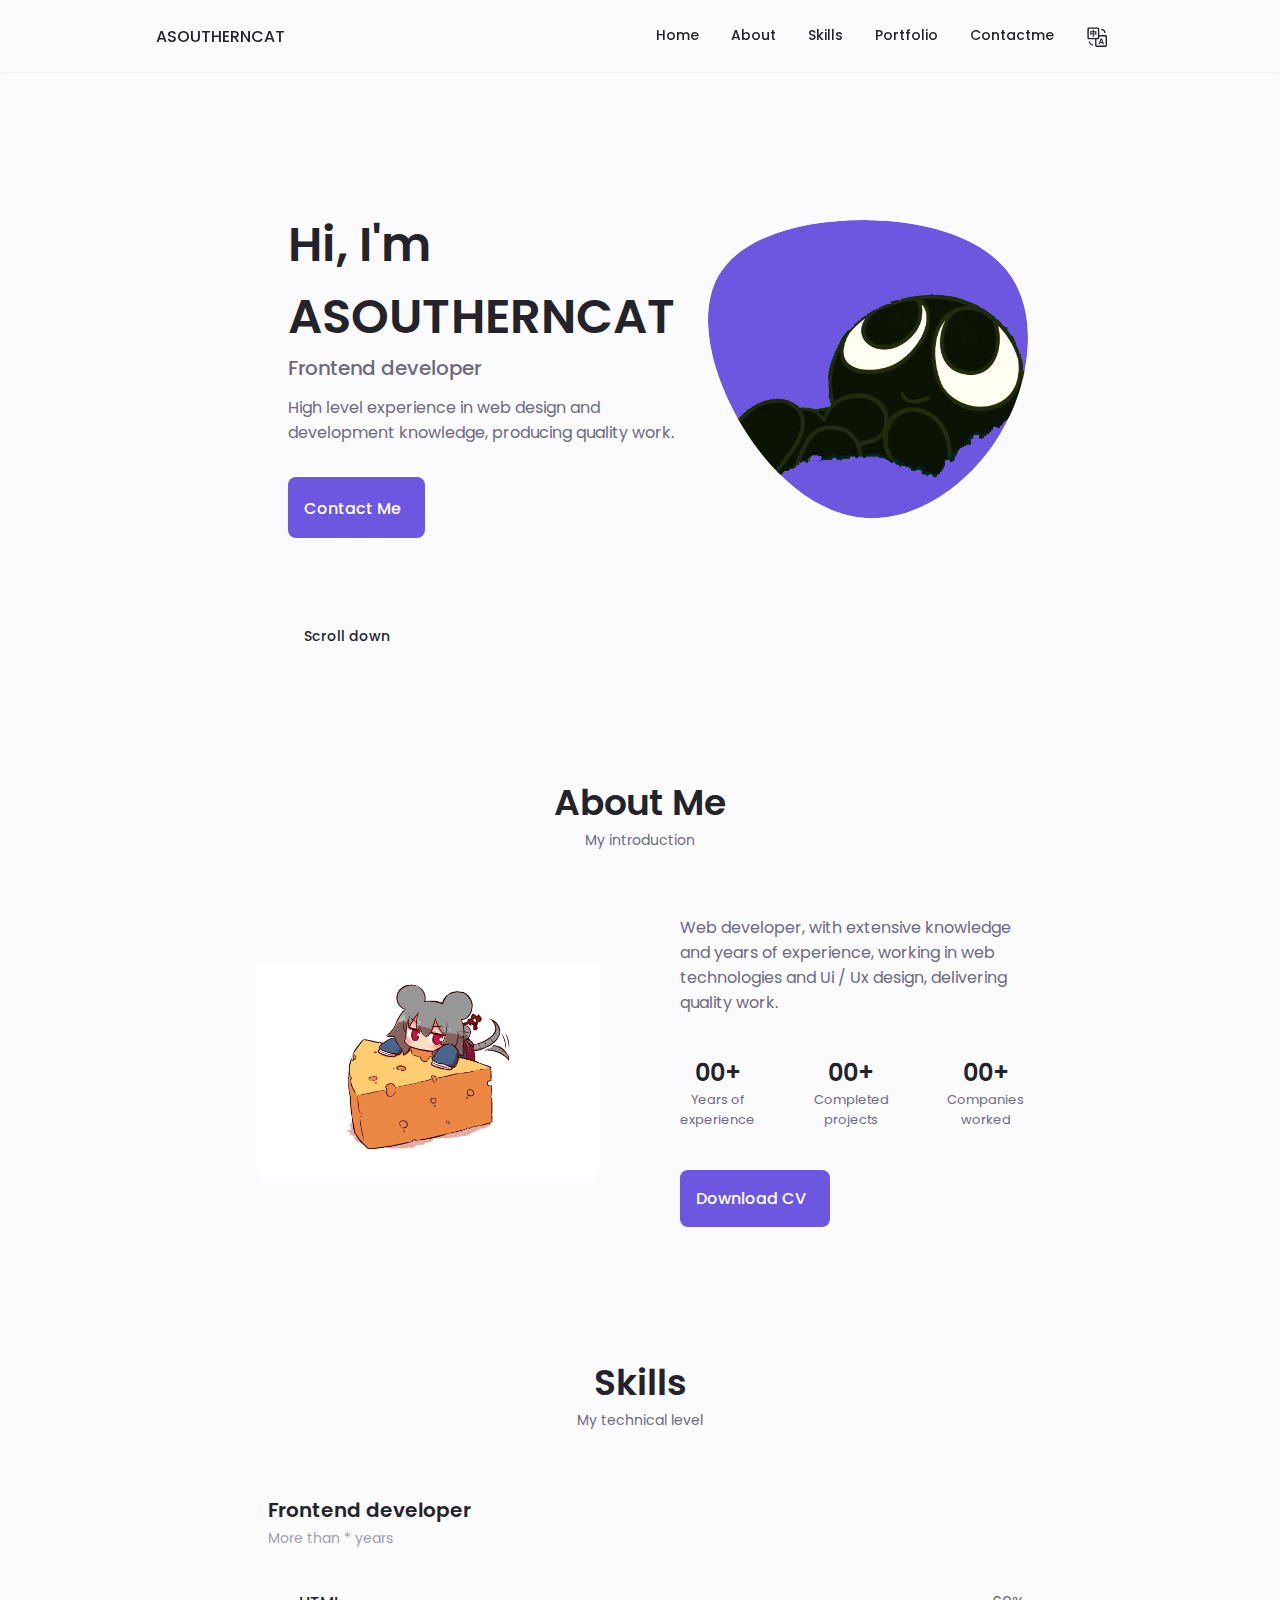
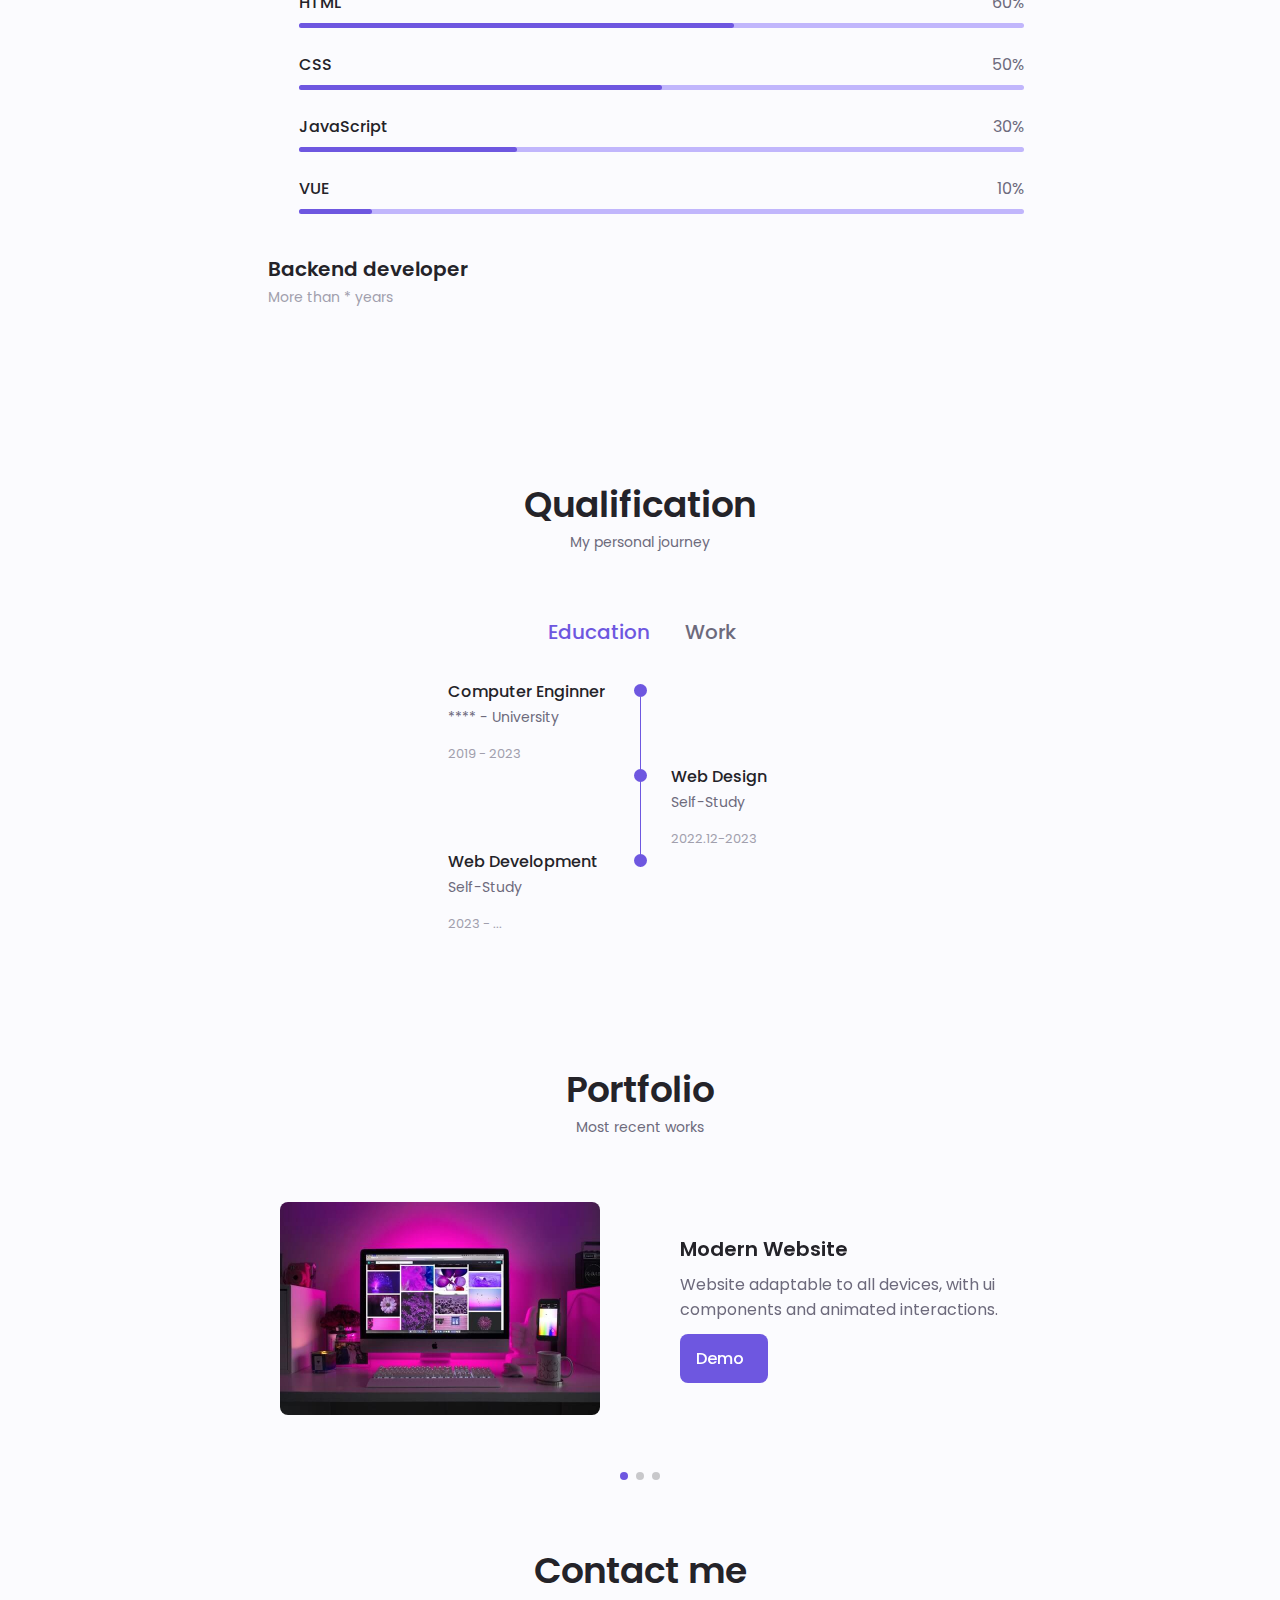
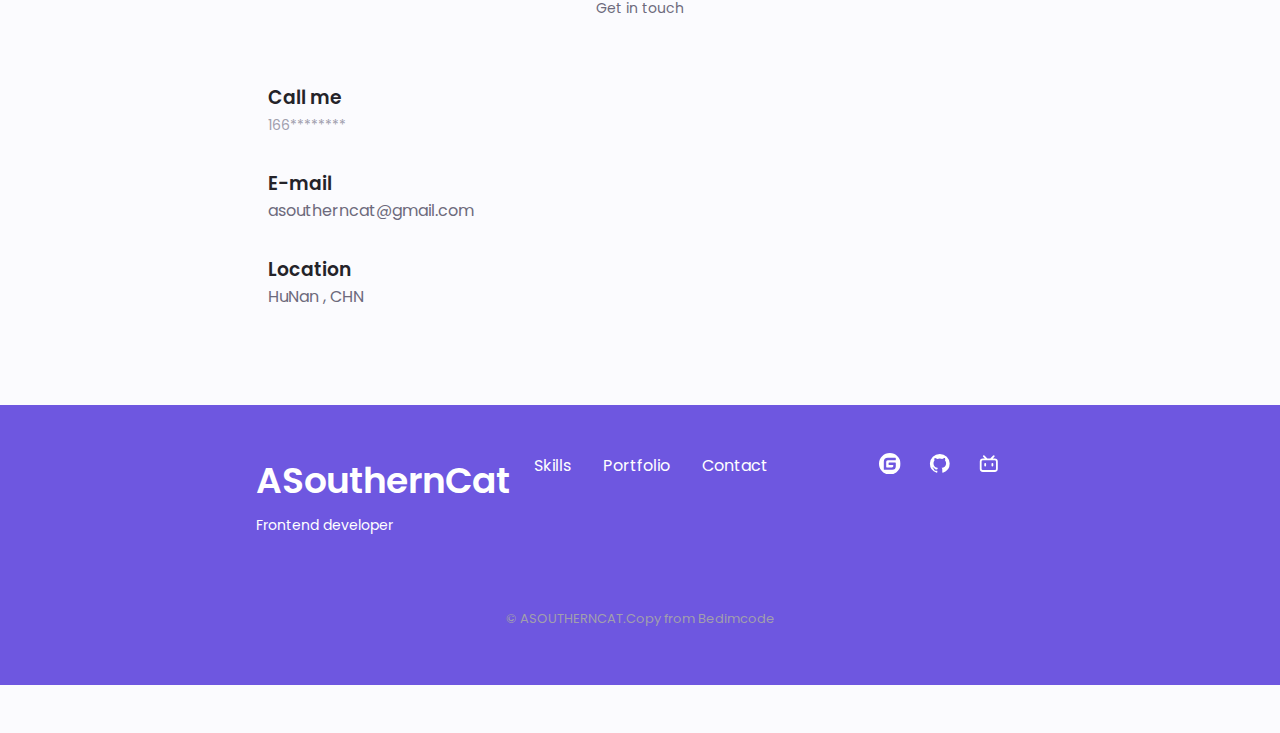
==== commit 3a55c20d: "更新 index.html" ====
--- a/index.html
+++ b/index.html
@@ -1,6 +1,7 @@
 <!DOCTYPE html>
 <html lang="en">
   <head>
+    了佛佛佛
     <meta charset="UTF-8" />
     <meta name="viewport" content="width=device-width, initial-scale=1.0" />
     <link rel="shortcut icon" type="image/x-icon" href="favicon.ico" />
